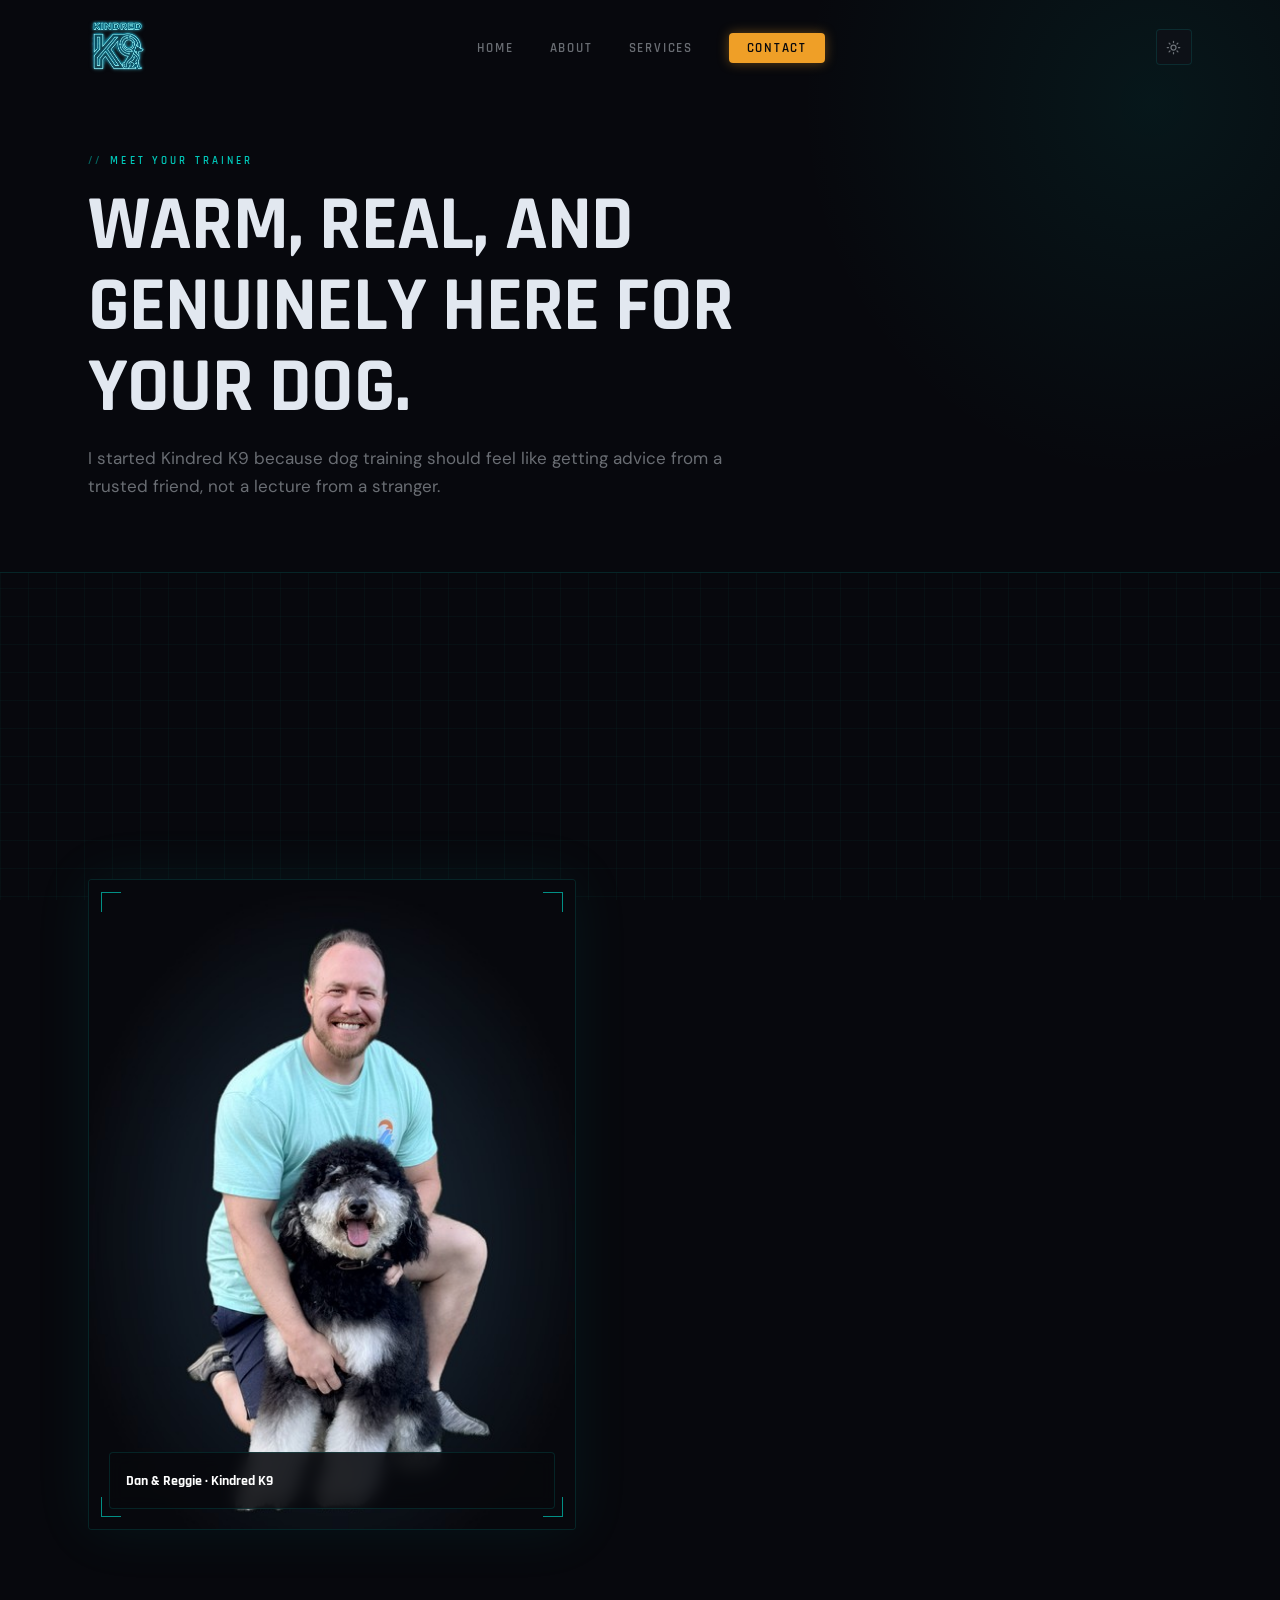
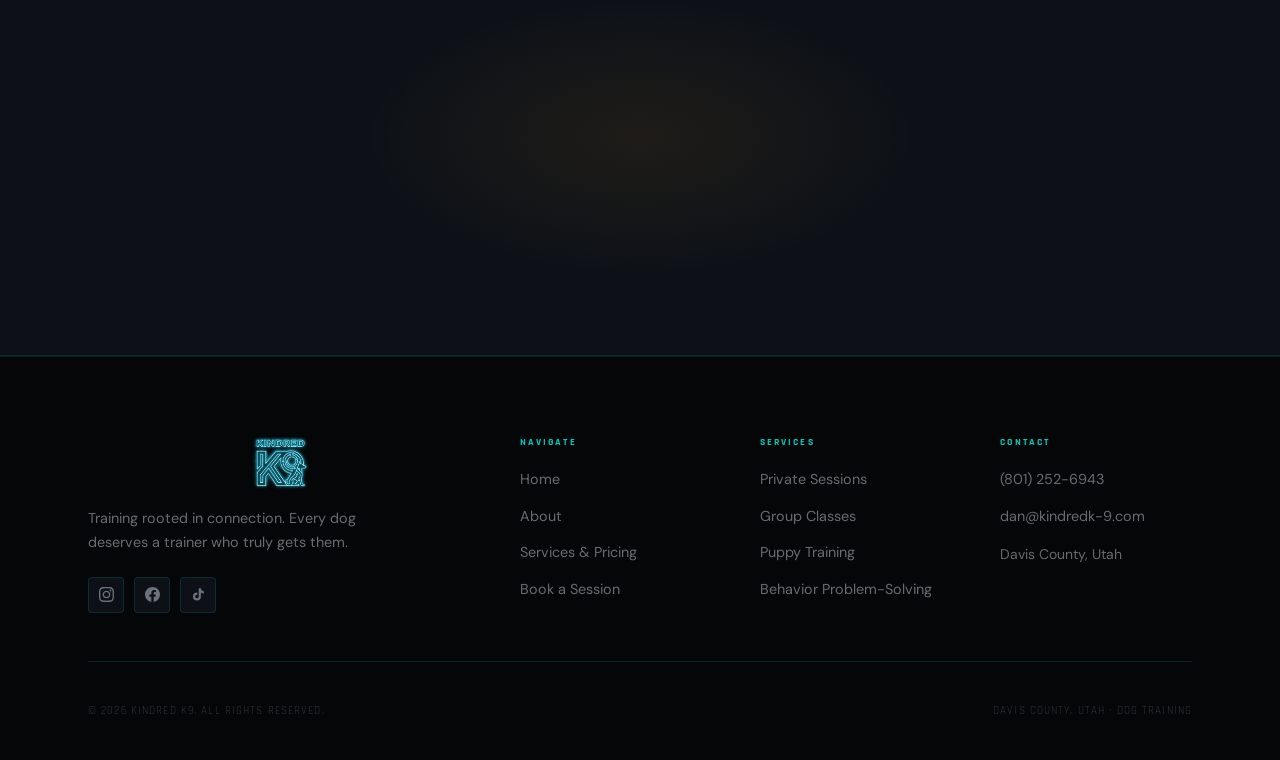
==== about.html @ a2f8e3c3 "Initial commit Add KindredK9 website: static HTML pages, styles, scripts, and images." ====
<!DOCTYPE html>
<html lang="en">
<head>
  <meta charset="UTF-8">
  <meta name="viewport" content="width=device-width, initial-scale=1.0">
  <title>About | Kindred K9 Dog Training – Davis County, Utah</title>
  <meta name="description" content="Meet the trainer behind Kindred K9. Learn about our relationship-first philosophy, training approach, and what it's like to work with us in Davis County, Utah.">
  <link rel="canonical" href="https://kindredk-9.com/about.html">
  <link rel="icon" href="img/kindred-neon-mark.png" type="image/png">
  <link rel="apple-touch-icon" href="img/kindred-neon-mark.png">
  <meta property="og:type" content="website">
  <meta property="og:site_name" content="Kindred K9">
  <meta property="og:title" content="About | Kindred K9 Dog Training – Davis County, Utah">
  <meta property="og:description" content="Meet the trainer behind Kindred K9. Learn about our relationship-first philosophy and what it's like to work with us in Davis County, Utah.">
  <meta property="og:url" content="https://kindredk-9.com/about.html">
  <meta property="og:image" content="https://kindredk-9.com/img/og-social.jpg">
  <meta name="twitter:card" content="summary_large_image">
  <meta name="twitter:title" content="About | Kindred K9 Dog Training – Davis County, Utah">
  <meta name="twitter:description" content="Meet the trainer behind Kindred K9. Learn about our relationship-first philosophy and what it's like to work with us in Davis County, Utah.">
  <meta name="twitter:image" content="https://kindredk-9.com/img/og-social.jpg">

  <!-- Google Analytics placeholder -->
  <!-- <script async src="https://www.googletagmanager.com/gtag/js?id=G-XXXXXXXXXX"></script>
  <script>window.dataLayer=window.dataLayer||[];function gtag(){dataLayer.push(arguments);}gtag('js',new Date());gtag('config','G-XXXXXXXXXX');</script> -->

  <link rel="preconnect" href="https://fonts.googleapis.com">
  <link rel="preconnect" href="https://fonts.gstatic.com" crossorigin>
  <link href="https://fonts.googleapis.com/css2?family=Rajdhani:wght@400;500;600;700&family=DM+Sans:wght@300;400;500;600&display=swap" rel="stylesheet">
  <link rel="stylesheet" href="css/styles.css?v=3">
  <script src="js/theme.js"></script>
  <script type="application/ld+json">
  {
    "@context": "https://schema.org",
    "@type": "LocalBusiness",
    "@id": "https://kindredk-9.com/#business",
    "name": "Kindred K9",
    "description": "Relationship-first dog training in Davis County, Utah. Private sessions, group classes, puppy foundation training, and behavioral problem-solving.",
    "url": "https://kindredk-9.com",
    "telephone": "+18012526943",
    "image": "https://kindredk-9.com/img/trainer-hero.jpg",
    "logo": {
      "@type": "ImageObject",
      "url": "https://kindredk-9.com/img/kindred-neon-lockup.png"
    },
    "address": {
      "@type": "PostalAddress",
      "streetAddress": "1606 Hollyhock Circle",
      "addressLocality": "Farmington",
      "addressRegion": "UT",
      "postalCode": "84025",
      "addressCountry": "US"
    },
    "priceRange": "$$",
    "sameAs": [
      "https://g.page/r/CReAidDRQq91EBI",
      "https://instagram.com/kindredk9",
      "https://facebook.com/kindredk9"
    ],
    "founder": {
      "@type": "Person",
      "@id": "https://kindredk-9.com/#dan",
      "name": "Dan"
    },
    "areaServed": [
      {"@type": "City", "name": "Layton"},
      {"@type": "City", "name": "Kaysville"},
      {"@type": "City", "name": "Farmington"},
      {"@type": "City", "name": "Bountiful"},
      {"@type": "City", "name": "Clearfield"},
      {"@type": "City", "name": "Clinton"},
      {"@type": "City", "name": "Syracuse"},
      {"@type": "City", "name": "Centerville"},
      {"@type": "AdministrativeArea", "name": "Davis County, Utah"}
    ]
  }
  </script>
  <script type="application/ld+json">
  {
    "@context": "https://schema.org",
    "@type": "Person",
    "@id": "https://kindredk-9.com/#dan",
    "name": "Dan",
    "jobTitle": "Owner & Dog Trainer",
    "description": "Founder and trainer at Kindred K9. Dan trained dogs for eight years, helping friends, neighbors, and family across the Salt Lake Valley build solid foundations with their dogs, before launching Kindred K9 to provide relationship-first, in-home dog training to families across Davis County, Utah.",
    "url": "https://kindredk-9.com/about.html",
    "image": "https://kindredk-9.com/img/trainer-about.jpg",
    "worksFor": {"@id": "https://kindredk-9.com/#business"},
    "knowsAbout": ["Dog training", "Puppy training", "Dog reactivity", "Behavioral modification", "Owner education"]
  }
  </script>
  <script type="application/ld+json">
  {
    "@context": "https://schema.org",
    "@type": "BreadcrumbList",
    "itemListElement": [
      {"@type": "ListItem", "position": 1, "name": "Home", "item": "https://kindredk-9.com/"},
      {"@type": "ListItem", "position": 2, "name": "About", "item": "https://kindredk-9.com/about.html"}
    ]
  }
  </script>
</head>
<body class="grid-bg">

  <!-- ── Navigation ─────────────────────────────── -->
  <nav class="site-nav" aria-label="Main navigation">
    <div class="nav-inner">
      <a href="index.html" class="nav-logo" aria-label="Kindred K9 home">
        <img src="img/kindred-neon-lockup.png" alt="Kindred K9" class="nav-logo-lockup">
        
      </a>
      <ul class="nav-links" role="list">
        <li><a href="index.html">Home</a></li>
        <li><a href="about.html">About</a></li>
        <li><a href="services.html">Services</a></li>
        <li><a href="contact.html" class="nav-cta">Contact</a></li>
      </ul>
      <div class="nav-actions">
        <button class="theme-toggle" aria-label="Switch to light mode">
          <svg class="icon-sun" xmlns="http://www.w3.org/2000/svg" viewBox="0 0 24 24" fill="none" stroke="currentColor" stroke-width="2" stroke-linecap="round" stroke-linejoin="round" aria-hidden="true">
            <circle cx="12" cy="12" r="4"/>
            <path d="M12 2v2M12 20v2M4.93 4.93l1.41 1.41M17.66 17.66l1.41 1.41M2 12h2M20 12h2M6.34 17.66l-1.41 1.41M19.07 4.93l-1.41 1.41"/>
          </svg>
          <svg class="icon-moon" xmlns="http://www.w3.org/2000/svg" viewBox="0 0 24 24" fill="none" stroke="currentColor" stroke-width="2" stroke-linecap="round" stroke-linejoin="round" aria-hidden="true">
            <path d="M21 12.79A9 9 0 1 1 11.21 3 7 7 0 0 0 21 12.79z"/>
          </svg>
        </button>
        <button class="nav-toggle" aria-label="Open menu" aria-expanded="false">
          <span></span><span></span><span></span>
        </button>
      </div>
    </div>
  </nav>

  <!-- ── Mobile Overlay ─────────────────────────── -->
  <div class="nav-overlay" role="dialog" aria-modal="true" aria-label="Navigation menu">
    <div class="nav-overlay-top">
      <a href="index.html" class="nav-logo">
        <img src="img/kindred-neon-lockup.png" alt="Kindred K9" class="nav-logo-lockup">
        
      </a>
      <button class="nav-overlay-close" aria-label="Close menu">&#x2715;</button>
    </div>
    <nav class="nav-overlay-links" aria-label="Mobile navigation">
      <a href="index.html">Home</a>
      <a href="about.html">About</a>
      <a href="services.html">Services</a>
    </nav>
    <div class="nav-overlay-cta">
      <a href="contact.html" class="btn btn-secondary btn-lg">Contact</a>
    </div>
  </div>

  <main>

    <!-- ── Page Hero ──────────────────────────────── -->
    <section class="page-hero" aria-label="About Kindred K9">
      <div class="container">
        <span class="eyebrow">Meet Your Trainer</span>
        <h1>Warm, real, and genuinely here for your dog.</h1>
        <p>I started Kindred K9 because dog training should feel like getting advice from a trusted friend, not a lecture from a stranger.</p>
      </div>
    </section>

    <!-- ── Bio Section ────────────────────────────── -->
    <section class="section">
      <div class="container">
        <div class="about-split">

          <div class="about-photo" aria-hidden="true">
            <div class="corner corner-tl"></div>
            <div class="corner corner-tr"></div>
            <div class="corner corner-bl"></div>
            <div class="corner corner-br"></div>
            <img src="img/trainer-about.jpg" alt="Dan and Reggie" class="about-photo-img">
            <div class="about-photo-caption">
              <strong>Dan &amp; Reggie · Kindred K9</strong>
            </div>
          </div>

          <div class="about-content" data-animate>
            <span class="eyebrow">My Story</span>
            <h2>Dogs have always been my people.</h2>
            <p>
              I've been training dogs since I was a kid. Growing up in the Salt Lake Valley
              surrounded by dogs, I learned early that most behavior problems aren't about the
              dog at all. They're about communication. When dogs and their owners speak the
              same language, everything changes.
            </p>
            <p>
              For eight years I did this on the side, helping friends, neighbors, and family
              build solid foundations with their dogs and bridge that communication gap between
              owner and dog. Watching a frustrated owner finally click with their dog never got
              old, so I launched Kindred K9 to bring that same personal, patient,
              relationship-first training to families in Davis County and the surrounding
              communities.
            </p>
            <p>
              You'll probably hear about Reggie, my three-year-old Bernedoodle. He was the runt
              of his litter and struggled to thrive at first. These days he's the dog people
              stop to ask about, because he stays calm, focused, and listening even when the
              world gets loud. He's my daily reminder of what patient, consistent training can do.
            </p>
            <p>
              I'm not a franchise. I'm not a facility. I'm your neighbor, someone who genuinely
              cares about your dog and wants to see you both thrive together.
            </p>

            <div class="philosophy-grid" data-animate>
              <div class="philosophy-item">
                <h4>Balanced methods</h4>
                <p>The right tool for each dog, because what matters most is results that last.</p>
              </div>
              <div class="philosophy-item">
                <h4>Owner education</h4>
                <p>I teach you, not just your dog, so results last long after we're done.</p>
              </div>
              <div class="philosophy-item">
                <h4>No cookie-cutter plans</h4>
                <p>Every session is designed around your specific dog and home environment.</p>
              </div>
              <div class="philosophy-item">
                <h4>Honest about timelines</h4>
                <p>Real results take time. I'll always give you a straight answer about expectations.</p>
              </div>
            </div>
          </div>
        </div>
      </div>
    </section>

    <!-- ── Training Philosophy ────────────────────── -->
    <section class="section section--tinted" aria-labelledby="philosophy-heading">
      <div class="container">
        <div class="section-header" data-animate>
          <span class="eyebrow">My Approach</span>
          <h2 id="philosophy-heading">Training rooted in trust, not fear.</h2>
          <p>
            The methods I use are built on decades of behavioral science and a simple belief:
            dogs want to work with us, not against us. Our job is to make that easy for them.
          </p>
        </div>

        <div class="why-grid" style="margin-top:1rem">
          <div class="why-item" data-animate data-delay="1">
            <div class="why-number">01</div>
            <h3>Read the whole dog</h3>
            <p>Behavior doesn't happen in a vacuum. I look at environment, history, and body language before I touch a training plan.</p>
          </div>
          <div class="why-item" data-animate data-delay="2">
            <div class="why-number">02</div>
            <h3>Train where life happens</h3>
            <p>The kitchen. The front door. The leash. Results that only work in a training facility aren't real results.</p>
          </div>
          <div class="why-item" data-animate data-delay="3">
            <div class="why-number">03</div>
            <h3>Keep you in the loop</h3>
            <p>I explain everything I'm doing and why. You stay in control long after our sessions end.</p>
          </div>
        </div>
      </div>
    </section>

    <!-- ── What to Expect ─────────────────────────── -->
    <section class="section" aria-labelledby="expect-heading">
      <div class="container">
        <div class="two-col-split">
          <div data-animate>
            <span class="eyebrow">The Process</span>
            <h2 id="expect-heading">What to expect working with Kindred K9</h2>
            <p>
              From your first message to your final session, here's exactly how it works.
              No surprises, no pressure.
            </p>
          </div>

          <div class="expect-list" data-animate>
            <div class="expect-item">
              <div class="expect-num" aria-hidden="true">1</div>
              <div>
                <h4>Reach out</h4>
                <p>Fill out the contact form or book a consultation. Tell me about your dog: breed, age, what's going on. I'll respond within 48 hours.</p>
              </div>
            </div>
            <div class="expect-item">
              <div class="expect-num" aria-hidden="true">2</div>
              <div>
                <h4>Free phone consult</h4>
                <p>We'll chat for 15 minutes about your goals and I'll recommend the right training path for your situation.</p>
              </div>
            </div>
            <div class="expect-item">
              <div class="expect-num" aria-hidden="true">3</div>
              <div>
                <h4>First session</h4>
                <p>I come to you. We assess your dog, start building trust, and you'll leave with clear homework to practice between sessions.</p>
              </div>
            </div>
            <div class="expect-item">
              <div class="expect-num" aria-hidden="true">4</div>
              <div>
                <h4>Ongoing support</h4>
                <p>Between sessions I'm available for quick questions. You're never left guessing until the next appointment.</p>
              </div>
            </div>
          </div>
        </div>
      </div>
    </section>

    <!-- ── CTA Banner ─────────────────────────────── -->
    <section class="cta-banner">
      <div class="container">
        <span class="eyebrow eyebrow--light" data-animate>Let's meet</span>
        <h2 data-animate>Ready to get started?</h2>
        <p data-animate>
          The first step is just a conversation. Tell me about your dog and let's figure out
          the right path together.
        </p>
        <div class="btn-group" style="justify-content:center" data-animate>
          <a href="contact.html" class="btn btn-white btn-lg">Book a Free Consult</a>
          <a href="services.html" class="btn btn-outline-white btn-lg">View Services</a>
        </div>
      </div>
    </section>

  </main>

  <!-- ── Footer ─────────────────────────────────── -->
  <footer class="site-footer">
    <div class="container">
      <div class="footer-grid">
        <div class="footer-brand">
          <a href="index.html" class="nav-logo">
            <img src="img/kindred-neon-lockup.png" alt="Kindred K9" class="nav-logo-lockup">
        
          </a>
          <p>Training rooted in connection. Every dog deserves a trainer who truly gets them.</p>
          <div class="footer-social">
            <a href="https://instagram.com/kindredk9" target="_blank" rel="noopener" aria-label="Instagram">
              <svg viewBox="0 0 24 24" fill="currentColor" aria-hidden="true"><path d="M12 2.163c3.204 0 3.584.012 4.85.07 3.252.148 4.771 1.691 4.919 4.919.058 1.265.069 1.645.069 4.849 0 3.205-.012 3.584-.069 4.849-.149 3.225-1.664 4.771-4.919 4.919-1.266.058-1.644.07-4.85.07-3.204 0-3.584-.012-4.849-.07-3.26-.149-4.771-1.699-4.919-4.92-.058-1.265-.07-1.644-.07-4.849 0-3.204.013-3.583.07-4.849.149-3.227 1.664-4.771 4.919-4.919 1.266-.057 1.645-.069 4.849-.069zm0-2.163c-3.259 0-3.667.014-4.947.072-4.358.2-6.78 2.618-6.98 6.98-.059 1.281-.073 1.689-.073 4.948 0 3.259.014 3.668.072 4.948.2 4.358 2.618 6.78 6.98 6.98 1.281.058 1.689.072 4.948.072 3.259 0 3.668-.014 4.948-.072 4.354-.2 6.782-2.618 6.979-6.98.059-1.28.073-1.689.073-4.948 0-3.259-.014-3.667-.072-4.947-.196-4.354-2.617-6.78-6.979-6.98-1.281-.059-1.69-.073-4.949-.073zm0 5.838c-3.403 0-6.162 2.759-6.162 6.162s2.759 6.163 6.162 6.163 6.162-2.759 6.162-6.163c0-3.403-2.759-6.162-6.162-6.162zm0 10.162c-2.209 0-4-1.79-4-4 0-2.209 1.791-4 4-4s4 1.791 4 4c0 2.21-1.791 4-4 4zm6.406-11.845c-.796 0-1.441.645-1.441 1.44s.645 1.44 1.441 1.44c.795 0 1.439-.645 1.439-1.44s-.644-1.44-1.439-1.44z"/></svg>
            </a>
            <a href="https://facebook.com/kindredk9" target="_blank" rel="noopener" aria-label="Facebook">
              <svg viewBox="0 0 24 24" fill="currentColor" aria-hidden="true"><path d="M24 12.073c0-6.627-5.373-12-12-12s-12 5.373-12 12c0 5.99 4.388 10.954 10.125 11.854v-8.385H7.078v-3.47h3.047V9.43c0-3.007 1.792-4.669 4.533-4.669 1.312 0 2.686.235 2.686.235v2.953H15.83c-1.491 0-1.956.925-1.956 1.874v2.25h3.328l-.532 3.47h-2.796v8.385C19.612 23.027 24 18.062 24 12.073z"/></svg>
            </a>
            <a href="https://tiktok.com/@kindredk9" target="_blank" rel="noopener" aria-label="TikTok">
              <svg viewBox="0 0 24 24" fill="currentColor" aria-hidden="true"><path d="M19.59 6.69a4.83 4.83 0 01-3.77-4.25V2h-3.45v13.67a2.89 2.89 0 01-2.88 2.5 2.89 2.89 0 01-2.89-2.89 2.89 2.89 0 012.89-2.89c.28 0 .54.04.79.1V9.01a6.33 6.33 0 00-.79-.05 6.34 6.34 0 00-6.34 6.34 6.34 6.34 0 006.34 6.34 6.34 6.34 0 006.33-6.34V8.69a8.27 8.27 0 004.84 1.56V6.79a4.85 4.85 0 01-1.07-.1z"/></svg>
            </a>
          </div>
        </div>
        <div class="footer-col">
          <h4>Navigate</h4>
          <ul>
            <li><a href="index.html">Home</a></li>
            <li><a href="about.html">About</a></li>
            <li><a href="services.html">Services &amp; Pricing</a></li>
            <li><a href="contact.html">Book a Session</a></li>
          </ul>
        </div>
        <div class="footer-col">
          <h4>Services</h4>
          <ul>
            <li><a href="services.html">Private Sessions</a></li>
            <li><a href="services.html">Group Classes</a></li>
            <li><a href="services.html">Puppy Training</a></li>
            <li><a href="services.html">Behavior Problem-Solving</a></li>
          </ul>
        </div>
        <div class="footer-col">
          <h4>Contact</h4>
          <ul>
            <li><a href="tel:+18012526943">(801) 252-6943</a></li>
            <li><a href="mailto:dan@kindredk-9.com">dan@kindredk-9.com</a></li>
            <li style="color:rgba(255,255,255,0.4); font-size:0.875rem; padding-top:0.25rem">Davis County, Utah</li>
          </ul>
        </div>
      </div>
      <div class="footer-bottom">
        <p>&copy; 2026 Kindred K9. All rights reserved.</p>
        <p>Davis County, Utah · Dog Training</p>
      </div>
    </div>
  </footer>

  <script src="js/main.js"></script>
</body>
</html>
---- css/styles.css ----
/* ===================================================
   KINDRED K9 — styles.css (Cyberpunk Redesign)
   =================================================== */

/* =====================
   CUSTOM PROPERTIES
===================== */
:root {
  --cyan:       #00C8B9;
  --cyan-dim:   rgba(0,200,185,0.15);
  --cyan-glow:  0 0 20px rgba(0,200,185,0.5);
  --amber:      #EF9F27;
  --amber-dim:  rgba(239,159,39,0.15);
  --amber-glow: 0 0 20px rgba(239,159,39,0.5);
  --bg:         #07080D;
  --surface:    #0D1117;
  --surface2:   #111820;
  --border:     rgba(0,200,185,0.15);
  --text:       #E2E8F0;
  --text-muted: rgba(226,232,240,0.45);

  --font-display: 'Rajdhani', sans-serif;
  --font-body:    'DM Sans', system-ui, sans-serif;

  --container-max:     1200px;
  --container-padding: clamp(1.25rem, 5vw, 3rem);

  --radius: 4px;
  --transition: 0.25s cubic-bezier(0.4, 0, 0.2, 1);
}

/* =====================
   RESET & BASE
===================== */
*, *::before, *::after { box-sizing: border-box; margin: 0; padding: 0; }
html { scroll-behavior: smooth; font-size: 16px; }
body {
  font-family: var(--font-body);
  background: var(--bg);
  color: var(--text);
  line-height: 1.65;
  -webkit-font-smoothing: antialiased;
  overflow-x: hidden;
}
img { max-width: 100%; height: auto; display: block; }
a   { color: inherit; text-decoration: none; }
ul  { list-style: none; }
button { font-family: var(--font-body); }

.grid-bg {
  background-image:
    linear-gradient(rgba(0,200,185,0.04) 1px, transparent 1px),
    linear-gradient(90deg, rgba(0,200,185,0.04) 1px, transparent 1px);
  background-size: 28px 28px;
  background-attachment: fixed;
}

/* =====================
   TYPOGRAPHY
===================== */
h1, h2, h3, h4 {
  font-family: var(--font-display);
  line-height: 1.05;
  color: var(--text);
  text-transform: uppercase;
  letter-spacing: -0.01em;
}
h1 { font-size: clamp(2.8rem, 6vw, 5.5rem); font-weight: 700; }
h2 { font-size: clamp(2rem, 4vw, 3rem);      font-weight: 700; }
h3 { font-size: clamp(1.1rem, 2vw, 1.3rem);  font-weight: 700; letter-spacing: 0.04em; }
h4 { font-size: 0.875rem; font-weight: 700; letter-spacing: 0.14em; }

p { max-width: 62ch; font-size: clamp(0.9375rem, 1.5vw, 1.0625rem); }

.eyebrow {
  display: flex; align-items: center; gap: 0.5rem;
  font-family: var(--font-display);
  font-size: 0.7rem; font-weight: 600;
  letter-spacing: 0.28em; text-transform: uppercase;
  color: var(--cyan); margin-bottom: 1rem;
}
.eyebrow::before { content: '//'; opacity: 0.5; }
.eyebrow--light  { color: var(--cyan); }

em { color: var(--cyan); font-style: normal; }

.text-center { text-align: center; }
.sr-only {
  position: absolute; width: 1px; height: 1px;
  padding: 0; overflow: hidden; clip: rect(0,0,0,0);
  white-space: nowrap; border: 0;
}

/* =====================
   LAYOUT
===================== */
.container {
  max-width: var(--container-max);
  margin: 0 auto;
  padding-left: var(--container-padding);
  padding-right: var(--container-padding);
}

.section         { padding: 6rem 0; }
.section--tight  { padding: 3.5rem 0; }
.section--tinted { background: var(--surface); }
.section--dark   { background: var(--bg); }

.section-header          { max-width: 640px; margin-bottom: 3.5rem; }
.section-header h2       { margin-bottom: 0.875rem; }
.section-header p        { color: var(--text-muted); font-size: 1.0625rem; }
.section-header--light p { color: var(--text-muted); }
.section-header--light h2{ color: white; }
.section-header--center  { max-width: none; text-align: center; margin-left: auto; margin-right: auto; }

/* =====================
   BUTTONS
===================== */
.btn {
  display: inline-flex; align-items: center; gap: 0.5rem;
  font-family: var(--font-display);
  font-weight: 700; font-size: 0.85rem;
  letter-spacing: 0.14em; text-transform: uppercase;
  padding: 0.875rem 2rem;
  border-radius: var(--radius);
  border: 1px solid transparent;
  cursor: pointer; transition: var(--transition);
  white-space: nowrap; line-height: 1;
}

.btn-primary {
  background: var(--amber); color: var(--bg);
  border-color: var(--amber); box-shadow: var(--amber-glow);
}
.btn-primary:hover {
  background: #f5a832; border-color: #f5a832;
  transform: translateY(-2px);
  box-shadow: 0 0 32px rgba(239,159,39,0.7);
}

.btn-secondary {
  background: transparent; color: var(--cyan);
  border-color: rgba(0,200,185,0.5);
}
.btn-secondary:hover {
  background: var(--cyan-dim); border-color: var(--cyan);
  transform: translateY(-2px);
}

.btn-white {
  background: white; color: var(--bg); border-color: white;
}
.btn-white:hover {
  background: var(--text); transform: translateY(-2px);
}

.btn-outline-white {
  background: transparent; color: white;
  border-color: rgba(255,255,255,0.4);
}
.btn-outline-white:hover {
  background: rgba(255,255,255,0.08); border-color: white;
}

.btn-lg { padding: 1rem 2.25rem; font-size: 0.9rem; }

.btn-group { display: flex; flex-wrap: wrap; gap: 1rem; align-items: center; }

/* =====================
   NAVIGATION
===================== */
.site-nav {
  position: fixed; top: 0; left: 0; right: 0; z-index: 100;
  padding: 1.25rem 0;
  transition: background var(--transition), padding var(--transition), box-shadow var(--transition);
}
.site-nav.scrolled {
  background: rgba(7,8,13,0.95);
  backdrop-filter: blur(14px); -webkit-backdrop-filter: blur(14px);
  box-shadow: 0 1px 0 var(--border);
  padding: 0.875rem 0;
}

.nav-inner {
  max-width: var(--container-max); margin: 0 auto;
  padding: 0 var(--container-padding);
  display: flex; align-items: center; justify-content: space-between;
}

.nav-logo {
  display: flex; flex-direction: column; align-items: center; gap: 0;
  color: white; transition: opacity var(--transition);
  text-decoration: none;
}
.nav-logo:hover { opacity: 0.8; }
.nav-logo-text { height: 18px; width: auto; filter: contrast(1.2) saturate(1.4); }
.nav-logo-mark { height: 52px; width: auto; filter: contrast(1.2) saturate(1.4); margin-top: -6px; }
.nav-logo-lockup { height: 54px; width: auto; display: block; }

.nav-links { display: flex; align-items: center; gap: 2.25rem; }
.nav-links a {
  font-family: var(--font-display);
  font-size: 0.8rem; font-weight: 600;
  letter-spacing: 0.14em; text-transform: uppercase;
  color: var(--text-muted); transition: color var(--transition);
  position: relative;
}
.nav-links a::after {
  content: '';
  position: absolute; bottom: -4px; left: 0;
  width: 0; height: 1px; background: var(--cyan);
  transition: width var(--transition);
}
.nav-links a:hover,
.nav-links a.active { color: white; }
.nav-links a:hover::after,
.nav-links a.active::after { width: 100%; }

.nav-links .nav-cta {
  background: var(--amber); color: var(--bg) !important;
  padding: 0.45rem 1.1rem; border-radius: var(--radius);
  box-shadow: 0 0 12px rgba(239,159,39,0.4);
}
.nav-links .nav-cta::after { display: none; }
.nav-links .nav-cta:hover {
  background: #f5a832; box-shadow: var(--amber-glow);
  transform: translateY(-1px);
}

.nav-toggle {
  display: none; flex-direction: column; gap: 5px;
  background: none; border: none; cursor: pointer; padding: 4px; z-index: 200;
}
.nav-toggle span {
  display: block; width: 24px; height: 2px; background: var(--text);
  transition: var(--transition); transform-origin: center;
}
.nav-toggle.open span:nth-child(1) { transform: translateY(7px) rotate(45deg); }
.nav-toggle.open span:nth-child(2) { opacity: 0; transform: scaleX(0); }
.nav-toggle.open span:nth-child(3) { transform: translateY(-7px) rotate(-45deg); }

.nav-overlay {
  position: fixed; inset: 0; background: var(--bg); z-index: 150;
  display: flex; flex-direction: column;
  align-items: center; justify-content: center; gap: 2.5rem;
  opacity: 0; pointer-events: none; transition: opacity 0.3s ease;
  background-image:
    linear-gradient(rgba(0,200,185,0.04) 1px, transparent 1px),
    linear-gradient(90deg, rgba(0,200,185,0.04) 1px, transparent 1px);
  background-size: 28px 28px;
}
.nav-overlay.open { opacity: 1; pointer-events: all; }

.nav-overlay-top {
  position: absolute; top: 1.25rem; left: 0; right: 0;
  padding: 0 var(--container-padding);
  display: flex; align-items: center; justify-content: space-between;
}
.nav-overlay-close {
  background: none; border: 1px solid var(--border); cursor: pointer;
  width: 40px; height: 40px;
  display: flex; align-items: center; justify-content: center;
  color: var(--text); font-size: 1.25rem; line-height: 1;
  border-radius: var(--radius);
  transition: border-color var(--transition), background var(--transition), color var(--transition);
}
.nav-overlay-close:hover { border-color: var(--cyan); background: var(--cyan-dim); color: var(--cyan); }

.nav-overlay-links {
  display: flex; flex-direction: column;
  align-items: center; gap: 1.75rem; text-align: center;
}
.nav-overlay-links a {
  font-family: var(--font-display);
  font-size: clamp(2rem, 7vw, 3rem); font-weight: 700;
  text-transform: uppercase; letter-spacing: 0.05em;
  color: var(--text-muted); transition: color var(--transition);
}
.nav-overlay-links a:hover { color: var(--cyan); }

.nav-overlay-cta { margin-top: 0.5rem; }

/* =====================
   HERO — HOME
===================== */
.hero {
  min-height: 100vh; display: flex; align-items: center;
  padding: calc(5rem + 80px) 0 5rem;
  position: relative; overflow: hidden;
}
.hero::before {
  content: '';
  position: absolute; top: -20%; right: -10%; z-index: 0;
  width: 60%; height: 120%;
  background: radial-gradient(ellipse at 60% 40%, rgba(0,200,185,0.1) 0%, transparent 65%);
  pointer-events: none;
}
.hero::after {
  content: '';
  position: absolute; bottom: -10%; left: -5%; z-index: 0;
  width: 40%; height: 60%;
  background: radial-gradient(ellipse at 40% 60%, rgba(239,159,39,0.07) 0%, transparent 65%);
  pointer-events: none;
}

.hero-inner {
  position: relative; z-index: 1;
  display: grid; grid-template-columns: 1.15fr 0.85fr;
  gap: 4rem; align-items: center;
  max-width: var(--container-max); margin: 0 auto;
  padding: 0 var(--container-padding); width: 100%;
}

.hero-badge {
  display: inline-flex; align-items: center; gap: 0.5rem;
  background: var(--cyan-dim); border: 1px solid var(--border);
  color: var(--cyan); padding: 0.4rem 1rem; border-radius: var(--radius);
  font-family: var(--font-display);
  font-size: 0.7rem; font-weight: 600; letter-spacing: 0.18em; text-transform: uppercase;
  margin-bottom: 1.5rem;
}
.hero-badge svg { width: 12px; height: 12px; }

.hero h1 { margin-bottom: 1.375rem; color: white; }
.hero h1 em { color: var(--cyan); text-shadow: var(--cyan-glow); font-style: normal; }

.hero-desc {
  color: var(--text-muted);
  font-size: clamp(1rem, 1.5vw, 1.125rem);
  margin-bottom: 2.25rem; max-width: 50ch;
}

.hero-trust {
  display: flex; flex-wrap: wrap; gap: 1.5rem;
  margin-top: 2.5rem; padding-top: 2rem;
  border-top: 1px solid var(--border);
}
.hero-trust-item {
  display: flex; align-items: center; gap: 0.5rem;
  font-family: var(--font-display);
  font-size: 0.72rem; font-weight: 600;
  letter-spacing: 0.1em; text-transform: uppercase;
  color: var(--text-muted);
}
.hero-trust-item svg { color: var(--cyan); width: 14px; height: 14px; flex-shrink: 0; }

.hero-visual { position: relative; }

/* hero-blob is no longer used */
.hero-blob { display: none; }

.hero-image {
  position: relative; aspect-ratio: 4/5;
  border-radius: var(--radius);
  background: var(--bg);
  border: 1px solid var(--border); overflow: hidden;
  box-shadow: 0 0 60px rgba(0,200,185,0.08);
}
.hero-photo {
  position: absolute; inset: 0;
  width: 100%; height: 100%;
  object-fit: cover; object-position: center top;
  z-index: 1;
}

/* Circuit corner brackets — used on .hero-image and .about-photo */
.corner {
  position: absolute; width: 20px; height: 20px;
  border-color: var(--cyan); border-style: solid; opacity: 0.7; z-index: 2;
}
.corner-tl { top: 12px; left: 12px;   border-width: 1.5px 0 0 1.5px; }
.corner-tr { top: 12px; right: 12px;  border-width: 1.5px 1.5px 0 0; }
.corner-bl { bottom: 12px; left: 12px;  border-width: 0 0 1.5px 1.5px; }
.corner-br { bottom: 12px; right: 12px; border-width: 0 1.5px 1.5px 0; }

.hero-image-paw {
  position: absolute; top: 50%; left: 50%;
  transform: translate(-50%, -55%);
  width: 48%; color: rgba(0,200,185,0.1);
}
.hero-image-label {
  position: absolute; bottom: 1.25rem; left: 1.25rem; right: 1.25rem;
  background: rgba(7,8,13,0.88); backdrop-filter: blur(8px);
  border: 1px solid var(--border); border-radius: var(--radius);
  padding: 0.875rem 1rem;
  display: flex; align-items: center; gap: 0.75rem;
}
.hero-image-label .label-divider {
  width: 1px; height: 32px; background: var(--border); flex-shrink: 0;
}
.hero-image-label .label-stars { color: var(--amber); font-size: 0.75rem; letter-spacing: 2px; }
.hero-image-label .label-top {
  font-family: var(--font-display); font-size: 0.65rem;
  color: var(--text-muted); letter-spacing: 0.1em; text-transform: uppercase;
}
.hero-image-label .label-name {
  font-family: var(--font-display); font-weight: 700;
  font-size: 0.9rem; color: white;
}
.hero-image-label .label-sub {
  font-size: 0.72rem; color: var(--text-muted);
}

/* =====================
   TRUST BAR
===================== */
.trust-bar {
  background: var(--surface);
  border-top: 1px solid var(--border);
  border-bottom: 1px solid var(--border);
  padding: 1rem 0;
}
.trust-bar-inner {
  display: flex; flex-wrap: wrap;
  align-items: center; justify-content: center;
  gap: 1.5rem 2.25rem;
  max-width: var(--container-max); margin: 0 auto;
  padding: 0 var(--container-padding);
}
.trust-item {
  display: flex; align-items: center; gap: 0.5rem;
  font-family: var(--font-display);
  font-size: 0.72rem; font-weight: 600;
  letter-spacing: 0.12em; text-transform: uppercase;
  color: var(--text-muted);
}
.trust-item svg { color: var(--cyan); width: 14px; height: 14px; flex-shrink: 0; }
.trust-sep { width: 1px; height: 16px; background: var(--border); }

/* =====================
   SERVICE OVERVIEW CARDS
===================== */
.services-grid {
  display: grid;
  grid-template-columns: repeat(auto-fill, minmax(255px, 1fr));
  gap: 1.25rem;
}

.service-card {
  background: var(--bg); border-radius: var(--radius);
  padding: 1.875rem; border: 1px solid var(--border);
  transition: border-color var(--transition), box-shadow var(--transition);
  position: relative; overflow: hidden;
  display: block; text-decoration: none; color: inherit; cursor: pointer;
}
.service-card::before {
  content: '';
  position: absolute; top: 0; left: 0; right: 0; height: 2px;
  background: linear-gradient(90deg, var(--cyan), transparent); opacity: 0.7;
}
.service-card::after {
  content: '';
  position: absolute; top: 12px; right: 12px;
  width: 5px; height: 5px; border-radius: 50%;
  background: var(--cyan); opacity: 0.4; box-shadow: 0 0 6px var(--cyan);
}
.service-card:hover {
  border-color: rgba(0,200,185,0.4);
  box-shadow: 0 0 30px rgba(0,200,185,0.08);
}

.service-icon {
  width: 48px; height: 48px;
  background: var(--cyan-dim); border: 1px solid var(--border);
  border-radius: var(--radius);
  display: flex; align-items: center; justify-content: center;
  color: var(--cyan); margin-bottom: 1.125rem;
}
.service-icon svg { width: 22px; height: 22px; }

.service-card h3 { font-size: 1.1rem; margin-bottom: 0.625rem; color: white; }
.service-card p  { font-size: 0.9rem; color: var(--text-muted); line-height: 1.65; max-width: none; }

.service-price {
  display: flex; align-items: baseline; gap: 0.25rem;
  margin-top: 1.25rem; padding-top: 1rem;
  border-top: 1px solid var(--border);
}
.service-price .amount {
  font-family: var(--font-display); font-size: 1.625rem; font-weight: 700;
  color: var(--amber); text-shadow: 0 0 16px rgba(239,159,39,0.35);
}
.service-price .label { font-size: 0.8rem; color: var(--text-muted); }

.service-badge {
  display: inline-block; font-size: 0.65rem; font-weight: 600;
  padding: 0.2rem 0.6rem; border-radius: var(--radius);
  background: var(--amber-dim); color: var(--amber);
  margin-left: 0.375rem;
  font-family: var(--font-display); letter-spacing: 0.08em;
}

/* =====================
   WHY KINDRED K9
===================== */
.why-grid { display: grid; grid-template-columns: repeat(3, 1fr); gap: 2rem; }
.why-item {
  padding: 2rem; background: var(--surface);
  border: 1px solid var(--border); border-radius: var(--radius);
  position: relative;
}
.why-item::before {
  content: '';
  position: absolute; top: 0; left: 0; bottom: 0; width: 2px;
  background: linear-gradient(180deg, var(--cyan), transparent); opacity: 0.6;
  border-radius: var(--radius) 0 0 var(--radius);
}
.why-number {
  font-family: var(--font-display); font-size: 4rem; font-weight: 700;
  color: var(--cyan); opacity: 0.15; line-height: 1; margin-bottom: 0.375rem;
}
.why-item h3 { font-size: 1.1rem; margin-bottom: 0.625rem; color: white; }
.why-item p  { font-size: 0.9rem; color: var(--text-muted); max-width: none; }

/* =====================
   TESTIMONIALS
===================== */
.testimonials-grid {
  display: grid;
  grid-template-columns: repeat(auto-fill, minmax(300px, 1fr));
  gap: 1.25rem;
}
.testimonial-card {
  background: var(--surface); border: 1px solid var(--border);
  border-radius: var(--radius); padding: 2rem;
  transition: border-color var(--transition);
}
.testimonial-card:hover { border-color: rgba(0,200,185,0.35); }
.testimonial-stars { color: var(--amber); font-size: 0.8rem; margin-bottom: 1rem; letter-spacing: 2px; }
.testimonial-card blockquote {
  font-size: 1rem; font-style: italic;
  color: rgba(226,232,240,0.8); line-height: 1.75; margin-bottom: 1.375rem;
}
.testimonial-author { display: flex; align-items: center; gap: 0.75rem; }
.testimonial-avatar {
  width: 42px; height: 42px; border-radius: 50%;
  background: var(--surface2); border: 1px solid var(--border);
  display: flex; align-items: center; justify-content: center;
  font-family: var(--font-display); font-size: 1.1rem;
  color: var(--cyan); font-weight: 700; flex-shrink: 0;
}
.testimonial-name { font-family: var(--font-display); font-weight: 700; font-size: 0.9rem; color: white; }
.testimonial-meta { font-size: 0.8rem; color: var(--text-muted); margin-top: 0.15rem; }

/* Google rating badge — sits above the cards, links to the profile */
.reviews-badge-wrap { display: flex; justify-content: center; margin-bottom: 2.5rem; }
.reviews-badge {
  display: inline-flex; align-items: center; gap: 0.7rem;
  padding: 0.6rem 1.15rem;
  background: var(--surface); border: 1px solid var(--border);
  border-radius: var(--radius); text-decoration: none;
  transition: border-color var(--transition), box-shadow var(--transition), transform var(--transition);
}
.reviews-badge:hover {
  border-color: var(--cyan); box-shadow: var(--cyan-glow); transform: translateY(-1px);
}
.reviews-badge:focus-visible { outline: 2px solid var(--cyan); outline-offset: 2px; }
.reviews-badge__logo { width: 22px; height: 22px; flex-shrink: 0; display: block; }
.reviews-badge__stars { color: var(--amber); font-size: 0.95rem; letter-spacing: 2px; line-height: 1; }
.reviews-badge__label { font-size: 0.9rem; color: var(--text-muted); }
.reviews-badge__label strong {
  font-family: var(--font-display); font-weight: 700;
  color: var(--text); font-size: 1.05rem; margin-right: 0.2rem;
}

/* Per-card authenticity mark — pushed to the right of the author row */
.testimonial-source {
  display: inline-flex; align-items: center; gap: 0.35rem;
  margin-left: auto; align-self: center;
  font-family: var(--font-display); font-weight: 600;
  font-size: 0.78rem; color: var(--text-muted); letter-spacing: 0.02em;
}
.testimonial-source__logo { width: 15px; height: 15px; flex-shrink: 0; display: block; }

/* Leave-a-review CTA below the cards */
.reviews-cta { margin-top: 2.5rem; text-align: center; }

/* =====================
   CTA BANNER
===================== */
.cta-banner {
  background: var(--surface);
  border-top: 1px solid var(--border); border-bottom: 1px solid var(--border);
  padding: 6rem 0; text-align: center;
  position: relative; overflow: hidden;
}
.cta-banner::before {
  content: '';
  position: absolute; top: 50%; left: 50%; transform: translate(-50%,-50%);
  width: 600px; height: 300px;
  background: radial-gradient(ellipse, rgba(239,159,39,0.08) 0%, transparent 65%);
  pointer-events: none;
}
.cta-banner .container { position: relative; z-index: 1; }
.cta-banner .eyebrow   { justify-content: center; }
.cta-banner h2 { color: white; margin-bottom: 1rem; max-width: none; }
.cta-banner p  { color: var(--text-muted); margin: 0 auto 2.5rem; }

/* =====================
   PAGE HERO (inner pages)
===================== */
.page-hero {
  background: var(--bg);
  padding: calc(4.5rem + 80px) 0 4.5rem;
  position: relative; overflow: hidden;
  border-bottom: 1px solid var(--border);
}
.page-hero::before {
  content: '';
  position: absolute; top: -30%; right: -10%;
  width: 50%; height: 120%;
  background: radial-gradient(ellipse at 60% 40%, rgba(0,200,185,0.08) 0%, transparent 65%);
  pointer-events: none;
}
.page-hero .container { position: relative; z-index: 1; }
.page-hero h1 { margin-bottom: 1rem; max-width: 20ch; }
.page-hero p  { color: var(--text-muted); font-size: 1.0625rem; max-width: 55ch; }

/* page-hero.dark-bottom no longer needed — remove clip-path */
.page-hero::after { display: none; }

/* =====================
   ABOUT PAGE
===================== */
.about-split {
  display: grid; grid-template-columns: 1fr 1.1fr;
  gap: 5rem; align-items: center;
}
.about-photo {
  aspect-ratio: 3/4; border-radius: var(--radius);
  background: var(--bg); border: 1px solid var(--border);
  position: relative; overflow: hidden;
  box-shadow: 0 0 60px rgba(0,200,185,0.08);
}
.about-photo-img {
  position: absolute; inset: 0;
  width: 100%; height: 100%;
  object-fit: cover; object-position: center top;
  z-index: 1;
}
.about-photo-caption {
  position: absolute; bottom: 1.25rem; left: 1.25rem; right: 1.25rem;
  background: rgba(7,8,13,0.88); backdrop-filter: blur(8px);
  border: 1px solid var(--border); border-radius: var(--radius);
  padding: 0.875rem 1rem; z-index: 2;
}
.about-photo-caption p { font-size: 0.8rem; color: var(--text-muted); max-width: none; }
.about-photo-caption strong { font-family: var(--font-display); font-size: 0.9rem; color: white; font-weight: 700; }

.about-content h2 { margin-bottom: 1.125rem; }
.about-content > p { color: var(--text-muted); margin-bottom: 1rem; max-width: 54ch; }

.philosophy-grid { display: grid; grid-template-columns: 1fr 1fr; gap: 1rem; margin-top: 2rem; }
.philosophy-item {
  background: var(--surface); border-radius: var(--radius);
  padding: 1.25rem; border: 1px solid var(--border);
  border-left: 2px solid var(--cyan);
}
.philosophy-item h4 { font-size: 0.75rem; color: var(--cyan); margin-bottom: 0.375rem; }
.philosophy-item p  { font-size: 0.875rem; color: var(--text-muted); max-width: none; margin: 0; }

.two-col-split {
  display: grid; grid-template-columns: 1fr 1fr;
  gap: 5rem; align-items: start;
}
.expect-list { display: flex; flex-direction: column; gap: 2rem; }
.expect-item { display: grid; grid-template-columns: 48px 1fr; gap: 1.25rem; align-items: start; }
.expect-num {
  width: 48px; height: 48px; border-radius: 50%;
  background: var(--cyan-dim); border: 1px solid var(--border);
  display: flex; align-items: center; justify-content: center;
  font-family: var(--font-display); font-size: 1.25rem; font-weight: 700;
  color: var(--cyan); flex-shrink: 0;
}
.expect-item h4 { margin-bottom: 0.3rem; font-size: 1rem; color: white; }
.expect-item p  { font-size: 0.9rem; color: var(--text-muted); max-width: none; margin: 0; }

/* =====================
   SERVICES PAGE
===================== */
.service-full {
  display: grid; grid-template-columns: 1fr auto;
  gap: 2.5rem; align-items: start;
  background: var(--surface); border-radius: var(--radius);
  padding: 2.5rem; border: 1px solid var(--border);
  margin-bottom: 1.25rem;
  transition: border-color var(--transition), box-shadow var(--transition);
  position: relative; overflow: hidden;
  scroll-margin-top: 100px;
}
.service-full::before {
  content: '';
  position: absolute; top: 0; left: 0; right: 0; height: 2px;
  background: linear-gradient(90deg, var(--cyan), transparent); opacity: 0.5;
}
.service-full:hover {
  border-color: rgba(0,200,185,0.35);
  box-shadow: 0 0 30px rgba(0,200,185,0.06);
}
.service-full .service-icon { margin-bottom: 1rem; }
.service-full h3 { font-size: 1.5rem; margin-bottom: 0.5rem; color: white; }
.service-full .desc { color: var(--text-muted); margin-bottom: 1.25rem; max-width: none; }

.includes-label {
  font-family: var(--font-display);
  font-size: 0.65rem; font-weight: 700; letter-spacing: 0.18em;
  text-transform: uppercase; color: var(--cyan); margin-bottom: 0.6rem;
}
.includes-list { display: flex; flex-direction: column; gap: 0.4rem; }
.includes-list li {
  font-size: 0.9rem; color: var(--text-muted);
  display: flex; align-items: flex-start; gap: 0.5rem;
}
.includes-list li::before {
  content: '';
  width: 5px; height: 5px; border-radius: 50%;
  background: var(--cyan); box-shadow: 0 0 6px var(--cyan);
  margin-top: 0.55em; flex-shrink: 0;
}

.pricing-box {
  background: var(--bg); border-radius: var(--radius);
  padding: 1.625rem 1.5rem; text-align: center;
  min-width: 175px; border: 1px solid var(--border);
}
.pricing-box .from {
  font-family: var(--font-display);
  font-size: 0.65rem; letter-spacing: 0.16em;
  text-transform: uppercase; color: var(--cyan); font-weight: 600;
}
.pricing-box .price {
  font-family: var(--font-display); font-size: 2.375rem; font-weight: 700;
  color: var(--amber); text-shadow: 0 0 20px rgba(239,159,39,0.4);
  line-height: 1; margin: 0.25rem 0;
}
.pricing-box .per { font-size: 0.8rem; color: var(--text-muted); margin-bottom: 1.125rem; }

/* =====================
   CONTACT PAGE
===================== */
.contact-grid { display: grid; grid-template-columns: 1.4fr 0.6fr; gap: 3rem; align-items: start; }
.contact-form-card {
  background: var(--surface); border-radius: var(--radius);
  padding: 2.5rem; border: 1px solid var(--border);
}
.contact-form-card h2 { font-size: 1.75rem; margin-bottom: 0.5rem; }
.contact-form-card .form-intro { color: var(--text-muted); font-size: 0.9375rem; margin-bottom: 2rem; max-width: none; }

.form-group { margin-bottom: 1.25rem; }
.form-row { display: grid; grid-template-columns: 1fr 1fr; gap: 1rem; }

label {
  display: block; font-family: var(--font-display);
  font-size: 0.7rem; font-weight: 600;
  letter-spacing: 0.16em; text-transform: uppercase;
  color: var(--cyan); margin-bottom: 0.5rem;
}

input[type="text"], input[type="email"], input[type="tel"], select, textarea {
  width: 100%; font-family: var(--font-body); font-size: 0.9375rem;
  color: var(--text); background: var(--bg);
  border: 1px solid var(--border); border-radius: var(--radius);
  padding: 0.75rem 0.9375rem;
  transition: border-color var(--transition), box-shadow var(--transition);
  outline: none; -webkit-appearance: none; appearance: none;
}
input[type="text"]:focus, input[type="email"]:focus,
input[type="tel"]:focus, select:focus, textarea:focus {
  border-color: var(--cyan); box-shadow: 0 0 0 3px var(--cyan-dim);
}
input::placeholder, textarea::placeholder { color: rgba(226,232,240,0.2); }
textarea { resize: vertical; min-height: 120px; }
select {
  background-image: url("data:image/svg+xml,%3Csvg xmlns='http://www.w3.org/2000/svg' width='12' height='8' viewBox='0 0 12 8'%3E%3Cpath d='M1 1l5 5 5-5' stroke='%2300C8B9' stroke-width='1.5' fill='none' stroke-linecap='round'/%3E%3C/svg%3E");
  background-repeat: no-repeat; background-position: right 1rem center;
  padding-right: 2.5rem;
}
select option { background: var(--surface); color: var(--text); }

.form-submit { width: 100%; justify-content: center; font-size: 1rem; padding: 1rem; }

/* Custom select dropdown */
.custom-select { position: relative; }
.custom-select-trigger {
  width: 100%; display: flex; align-items: center; justify-content: space-between; gap: 0.5rem;
  font-family: var(--font-body); font-size: 0.9375rem;
  color: var(--text); background: var(--bg);
  border: 1px solid var(--border); border-radius: var(--radius);
  padding: 0.75rem 0.9375rem; text-align: left; cursor: pointer;
  transition: border-color var(--transition), box-shadow var(--transition); outline: none;
}
.custom-select-trigger:focus,
.custom-select.is-open .custom-select-trigger {
  border-color: var(--cyan); box-shadow: 0 0 0 3px var(--cyan-dim);
}
.custom-select-trigger svg { color: var(--cyan); flex-shrink: 0; transition: transform var(--transition); }
.custom-select.is-open .custom-select-trigger svg { transform: rotate(180deg); }
.custom-select-value { flex: 1; }
.custom-select-value.placeholder { color: rgba(226,232,240,0.25); }

.custom-select-dropdown {
  display: none; position: absolute; top: calc(100% + 4px); left: 0; right: 0; z-index: 200;
  background: var(--surface2); border: 1px solid var(--cyan);
  border-radius: var(--radius); list-style: none; margin: 0; padding: 0.375rem 0;
  box-shadow: 0 8px 32px rgba(0,0,0,0.7), 0 0 24px rgba(0,200,185,0.12);
}
.custom-select.is-open .custom-select-dropdown { display: block; }
.custom-select-option {
  padding: 0.625rem 0.9375rem; cursor: pointer; font-size: 0.9375rem;
  color: var(--text-muted); transition: background var(--transition), color var(--transition);
}
.custom-select-option:hover,
.custom-select-option[aria-selected="true"]:not([data-value=""]) {
  background: var(--cyan-dim); color: var(--cyan);
}
.custom-select-option[data-value=""] { color: rgba(226,232,240,0.3); font-size: 0.875rem; pointer-events: none; }

.service-banner {
  display: flex; align-items: center; gap: 0.75rem;
  background: var(--cyan-dim); border: 1px solid var(--cyan);
  border-radius: var(--radius); padding: 0.875rem 1rem;
  margin-top: 0.625rem;
}
.service-banner[hidden] { display: none; }
.service-banner svg { color: var(--cyan); width: 20px; height: 20px; flex-shrink: 0; }
.service-banner-label { font-size: 0.75rem; color: var(--text-muted); margin: 0; line-height: 1.2; }
.service-banner-name { font-size: 1rem; font-weight: 600; color: var(--cyan); margin: 0; line-height: 1.3; }

.contact-aside { padding-top: 0.5rem; }
.contact-info-box {
  background: var(--surface); border-radius: var(--radius);
  padding: 2rem; margin-bottom: 1.25rem; border: 1px solid var(--border);
}
.contact-info-box h3 { font-size: 1.25rem; margin-bottom: 1.25rem; color: white; }
.contact-detail { display: flex; align-items: flex-start; gap: 0.75rem; margin-bottom: 1rem; }
.contact-detail:last-child { margin-bottom: 0; }
.contact-detail svg { color: var(--cyan); width: 17px; height: 17px; flex-shrink: 0; margin-top: 2px; }
.contact-detail strong {
  display: block; font-family: var(--font-display); font-size: 0.7rem;
  font-weight: 700; letter-spacing: 0.14em; text-transform: uppercase;
  color: var(--cyan); margin-bottom: 0.2rem;
}
.contact-detail p { font-size: 0.9375rem; color: var(--text-muted); max-width: none; margin: 0; }

.booking-placeholder {
  background: var(--surface); border-radius: var(--radius);
  padding: 2rem; text-align: center;
  border: 1px dashed rgba(0,200,185,0.3);
}
.booking-placeholder svg { color: var(--cyan); width: 36px; height: 36px; margin: 0 auto 0.75rem; }
.booking-placeholder h4 { margin-bottom: 0.375rem; color: white; }
.booking-placeholder p { font-size: 0.875rem; color: var(--text-muted); max-width: none; margin: 0 0 1.125rem; }

/* FAQ */
.faq-list { max-width: 780px; }
.faq-item { border-bottom: 1px solid var(--border); }
.faq-question {
  width: 100%; background: none; border: none; padding: 1.25rem 0;
  display: flex; align-items: center; justify-content: space-between; gap: 1rem;
  cursor: pointer; text-align: left;
  font-family: var(--font-display); font-size: 1rem; font-weight: 600;
  letter-spacing: 0.04em; text-transform: uppercase;
  color: var(--text); transition: color var(--transition);
}
.faq-question:hover { color: var(--cyan); }
.faq-icon {
  width: 24px; height: 24px; border-radius: 50%;
  background: var(--cyan-dim); border: 1px solid var(--border);
  display: flex; align-items: center; justify-content: center;
  flex-shrink: 0; color: var(--cyan); transition: var(--transition);
}
.faq-item.open .faq-icon { background: var(--cyan); color: var(--bg); transform: rotate(45deg); }
.faq-answer { max-height: 0; overflow: hidden; transition: max-height 0.32s ease; }
.faq-answer-inner { padding-bottom: 1.375rem; font-size: 0.9375rem; color: var(--text-muted); line-height: 1.75; }

/* =====================
   FOOTER
===================== */
.site-footer {
  background: #050608; border-top: 1px solid var(--border);
  padding: 5rem 0 2.5rem;
}
.footer-grid {
  display: grid; grid-template-columns: 2fr 1fr 1fr 1fr; gap: 3rem;
  padding-bottom: 3rem; border-bottom: 1px solid var(--border); margin-bottom: 2.5rem;
}
.footer-brand .nav-logo { color: white; margin-bottom: 1rem; }
.footer-brand > p { font-size: 0.9rem; color: var(--text-muted); max-width: 30ch; margin-bottom: 1.375rem; }
.footer-social { display: flex; gap: 0.625rem; }
.footer-social a {
  width: 36px; height: 36px; border-radius: var(--radius);
  background: var(--surface); border: 1px solid var(--border);
  display: flex; align-items: center; justify-content: center;
  color: var(--text-muted); transition: var(--transition);
}
.footer-social a:hover { background: var(--cyan-dim); border-color: var(--cyan); color: var(--cyan); }
.footer-social svg { width: 15px; height: 15px; }

.footer-col h4 {
  font-family: var(--font-display); font-size: 0.65rem; font-weight: 700;
  color: var(--cyan); text-transform: uppercase; letter-spacing: 0.2em;
  margin-bottom: 1.125rem;
}
.footer-col ul { display: flex; flex-direction: column; gap: 0.625rem; }
.footer-col ul a { font-size: 0.9rem; color: var(--text-muted); transition: color var(--transition); }
.footer-col ul a:hover { color: var(--cyan); }

.footer-bottom {
  display: flex; align-items: center; justify-content: space-between;
  flex-wrap: wrap; gap: 1rem;
}
.footer-bottom p {
  font-family: var(--font-display); font-size: 0.7rem;
  letter-spacing: 0.1em; text-transform: uppercase;
  color: rgba(226,232,240,0.2); max-width: none; margin: 0;
}

/* =====================
   SCROLL ANIMATIONS
===================== */
[data-animate] {
  opacity: 0; transform: translateY(22px);
  transition: opacity 0.6s ease, transform 0.6s ease;
}
[data-animate].visible { opacity: 1; transform: translateY(0); }
[data-animate][data-delay="1"] { transition-delay: 0.1s; }
[data-animate][data-delay="2"] { transition-delay: 0.2s; }
[data-animate][data-delay="3"] { transition-delay: 0.3s; }
[data-animate][data-delay="4"] { transition-delay: 0.4s; }
[data-animate][data-delay="5"] { transition-delay: 0.5s; }

/* =====================
   REDUCED MOTION
===================== */
@media (prefers-reduced-motion: reduce) {
  [data-animate] { opacity: 1; transform: none; transition: none; }
  .btn, .service-card, .service-card::before, .nav-logo,
  .nav-links a, .nav-toggle span, .footer-social a { transition: none; }
}

/* =====================
   MEDIA QUERIES
===================== */
@media (max-width: 1024px) {
  .footer-grid { grid-template-columns: 1fr 1fr; gap: 2rem; }
  .hero-inner  { gap: 3rem; }
  .hero-image-label { display: none; }
}

@media (max-width: 768px) {
  .nav-links  { display: none; }
  .nav-toggle { display: flex; }

  .hero { min-height: auto; padding: calc(3.5rem + 80px) 0 3.5rem; }
  .hero-inner { grid-template-columns: 1fr; }
  .hero-visual { display: none; }

  .about-split   { grid-template-columns: 1fr; gap: 2.5rem; }
  .about-photo   { aspect-ratio: 4/3; max-height: 360px; }
  .about-photo-caption { display: none; }
  .philosophy-grid { grid-template-columns: 1fr; }
  .why-grid      { grid-template-columns: 1fr; }
  .two-col-split { grid-template-columns: 1fr; gap: 2.5rem; }

  .service-full  { grid-template-columns: 1fr; }
  .pricing-box   { min-width: unset; }

  .contact-grid  { grid-template-columns: 1fr; gap: 2rem; }
  .form-row      { grid-template-columns: 1fr; }

  .footer-grid   { grid-template-columns: 1fr; gap: 1.75rem; }
  .footer-bottom { flex-direction: column; text-align: center; }

  .trust-sep { display: none; }
  .testimonials-grid { grid-template-columns: 1fr; }
  .section { padding: 4rem 0; }
  .cta-banner { padding: 4rem 0; }
}

@media (max-width: 480px) {
  .hero-badge { display: none; }
  .hero-trust { gap: 1rem; }
  .services-grid { grid-template-columns: 1fr; }
  .section { padding: 3rem 0; }
  .cta-banner { padding: 3rem 0; }
}

/* =====================
   PACKAGE TIERS
===================== */
.pkg-tiers {
  display: flex; flex-direction: column; gap: 0.75rem;
  width: 240px;
}
.pkg-tier {
  background: var(--bg); border: 1px solid var(--border);
  border-radius: var(--radius); padding: 1.125rem;
  transition: border-color var(--transition), box-shadow var(--transition);
}
.pkg-tier--featured {
  border-color: var(--cyan);
  background: var(--surface2);
}
.pkg-badge {
  display: inline-block;
  font-family: var(--font-display); font-size: 0.58rem; font-weight: 700;
  letter-spacing: 0.14em; text-transform: uppercase;
  background: var(--cyan); color: #fff;
  padding: 0.2rem 0.6rem; border-radius: var(--radius);
  margin-bottom: 0.6rem;
}
.pkg-tier-name {
  font-family: var(--font-display); font-size: 0.65rem; font-weight: 700;
  letter-spacing: 0.14em; text-transform: uppercase;
  color: var(--text-muted);
}
.pkg-tier--featured .pkg-tier-name { color: var(--cyan); }
.pkg-tier-price {
  display: flex; align-items: baseline; gap: 0.25rem; margin-top: 0.3rem;
}
.pkg-tier-amount {
  font-family: var(--font-display); font-size: 1.875rem; font-weight: 700;
  color: var(--amber); line-height: 1;
}
.pkg-tier--featured .pkg-tier-amount { text-shadow: 0 0 14px rgba(239,159,39,0.25); }
.pkg-tier-unit { font-size: 0.75rem; color: var(--text-muted); }
.pkg-breakdown { font-size: 0.72rem; color: var(--text-muted); margin-top: 0.2rem; }
.pkg-save {
  font-family: var(--font-display); font-size: 0.62rem; font-weight: 700;
  letter-spacing: 0.12em; text-transform: uppercase;
  color: var(--cyan); margin-top: 0.375rem;
}
.pkg-cta { margin-top: 0.25rem; }

[data-theme="light"] .pkg-tier--featured .pkg-tier-amount { text-shadow: none; }
[data-theme="light"] .pkg-tier:hover { border-color: rgba(15,110,86,0.3); }

@media (max-width: 768px) {
  .pkg-tiers { width: 100%; }
}

/* =====================
   THEME TOGGLE BUTTON
===================== */
.nav-actions {
  display: flex; align-items: center; gap: 0.75rem;
}
.theme-toggle {
  display: flex; align-items: center; justify-content: center;
  width: 36px; height: 36px;
  background: var(--surface); border: 1px solid var(--border);
  border-radius: var(--radius);
  cursor: pointer; color: var(--text-muted);
  transition: border-color var(--transition), background var(--transition), color var(--transition);
  flex-shrink: 0;
}
.theme-toggle:hover {
  border-color: var(--cyan); color: var(--cyan); background: var(--cyan-dim);
}
.theme-toggle svg {
  width: 15px; height: 15px; pointer-events: none;
  transition: transform 0.3s ease;
}
.theme-toggle:hover svg { transform: rotate(20deg); }
.theme-toggle .icon-moon { display: none; }
[data-theme="light"] .theme-toggle .icon-sun  { display: none; }
[data-theme="light"] .theme-toggle .icon-moon { display: block; }

/* =====================
   LIGHT MODE
===================== */

/* Smooth color transition on theme switch */
.theme-transitioning,
.theme-transitioning *,
.theme-transitioning *::before,
.theme-transitioning *::after {
  transition:
    background-color 0.3s ease,
    color            0.3s ease,
    border-color     0.3s ease,
    box-shadow       0.3s ease !important;
}

/* ── Variables ───────────────────────────────────── */
[data-theme="light"] {
  --cyan:       #0F6E56;
  --cyan-dim:   rgba(15, 110, 86, 0.1);
  --cyan-glow:  0 0 20px rgba(15, 110, 86, 0.25);
  --amber:      #C4710D;
  --amber-dim:  rgba(196, 113, 13, 0.12);
  --amber-glow: 0 0 20px rgba(196, 113, 13, 0.3);
  --bg:         #F5F5F0;
  --surface:    #FFFFFF;
  --surface2:   #E8F6EF;
  --border:     rgba(15, 110, 86, 0.14);
  --text:       #2C2C2A;
  --text-muted: rgba(44, 44, 42, 0.58);
}

/* ── Grid background ─────────────────────────────── */
[data-theme="light"] .grid-bg {
  background-image:
    linear-gradient(rgba(15,110,86,0.04) 1px, transparent 1px),
    linear-gradient(90deg, rgba(15,110,86,0.04) 1px, transparent 1px);
}

/* ── Navigation ──────────────────────────────────── */
[data-theme="light"] .site-nav.scrolled {
  background: rgba(245, 245, 240, 0.95);
  box-shadow: 0 1px 0 var(--border);
}
[data-theme="light"] .nav-links a:hover,
[data-theme="light"] .nav-links a.active { color: var(--cyan); }
[data-theme="light"] .nav-links .nav-cta  { color: #fff !important; }
[data-theme="light"] .nav-overlay {
  background-image:
    linear-gradient(rgba(15,110,86,0.04) 1px, transparent 1px),
    linear-gradient(90deg, rgba(15,110,86,0.04) 1px, transparent 1px);
}

/* ── Headings hardcoded to white ─────────────────── */
[data-theme="light"] .hero h1                  { color: var(--text); }
[data-theme="light"] .hero h1 em               { text-shadow: none; }
[data-theme="light"] .section-header--light h2 { color: var(--text); }
[data-theme="light"] .cta-banner h2            { color: var(--text); }
[data-theme="light"] .service-card h3          { color: var(--text); }
[data-theme="light"] .service-full h3          { color: var(--text); }
[data-theme="light"] .why-item h3              { color: var(--text); }
[data-theme="light"] .expect-item h4           { color: var(--text); }
[data-theme="light"] .contact-info-box h3      { color: var(--text); }
[data-theme="light"] .contact-form-card h2     { color: var(--text); }
[data-theme="light"] .booking-placeholder h4   { color: var(--text); }
[data-theme="light"] .testimonial-name         { color: var(--text); }
[data-theme="light"] .about-photo-caption strong { color: var(--text); }
[data-theme="light"] .hero-image-label .label-name { color: var(--text); }

/* ── Buttons ─────────────────────────────────────── */
[data-theme="light"] .btn-primary              { color: #fff; }
[data-theme="light"] .btn-white                { background: var(--text); color: var(--bg); border-color: var(--text); }
[data-theme="light"] .btn-white:hover          { background: #2C2C2A; }
[data-theme="light"] .btn-outline-white        { color: var(--text); border-color: rgba(44,44,42,0.3); }
[data-theme="light"] .btn-outline-white:hover  { background: rgba(44,44,42,0.06); border-color: var(--text); }

/* ── Hero section ────────────────────────────────── */
[data-theme="light"] .hero::before {
  background: radial-gradient(ellipse at 60% 40%, rgba(15,110,86,0.07) 0%, transparent 65%);
}
[data-theme="light"] .hero::after {
  background: radial-gradient(ellipse at 40% 60%, rgba(196,113,13,0.05) 0%, transparent 65%);
}
[data-theme="light"] .hero-image {
  background: #fff;
  box-shadow: 0 8px 48px rgba(15,110,86,0.1);
}
[data-theme="light"] .hero-image-label {
  background: rgba(245,245,240,0.92);
  border-color: var(--border);
}
[data-theme="light"] .hero-image-label .label-divider { background: var(--border); }

/* ── About photo caption ─────────────────────────── */
[data-theme="light"] .about-photo-caption {
  background: rgba(245,245,240,0.92);
  border-color: var(--border);
}
[data-theme="light"] .about-photo {
  box-shadow: 0 8px 48px rgba(15,110,86,0.1);
}

/* ── Page hero ───────────────────────────────────── */
[data-theme="light"] .page-hero::before {
  background: radial-gradient(ellipse at 60% 40%, rgba(15,110,86,0.07) 0%, transparent 65%);
}

/* ── CTA Banner ──────────────────────────────────── */
[data-theme="light"] .cta-banner::before {
  background: radial-gradient(ellipse, rgba(196,113,13,0.07) 0%, transparent 65%);
}

/* ── Cards & surfaces ────────────────────────────── */
[data-theme="light"] .service-card:hover {
  box-shadow: 0 4px 24px rgba(15,110,86,0.1);
}
[data-theme="light"] .service-full:hover {
  box-shadow: 0 4px 24px rgba(15,110,86,0.08);
}
[data-theme="light"] .service-price .amount,
[data-theme="light"] .pricing-box .price { text-shadow: none; }

/* ── Testimonials ────────────────────────────────── */
[data-theme="light"] .testimonial-card blockquote {
  color: rgba(44, 44, 42, 0.82);
}
[data-theme="light"] .testimonial-card:hover {
  border-color: rgba(15,110,86,0.35);
}

/* ── Forms ───────────────────────────────────────── */
[data-theme="light"] input::placeholder,
[data-theme="light"] textarea::placeholder { color: rgba(44,44,42,0.28); }
[data-theme="light"] .custom-select-value.placeholder { color: rgba(44,44,42,0.3); }
[data-theme="light"] select {
  background-image: url("data:image/svg+xml,%3Csvg xmlns='http://www.w3.org/2000/svg' width='12' height='8' viewBox='0 0 12 8'%3E%3Cpath d='M1 1l5 5 5-5' stroke='%230F6E56' stroke-width='1.5' fill='none' stroke-linecap='round'/%3E%3C/svg%3E");
}
[data-theme="light"] .custom-select-dropdown {
  background: var(--surface);
  box-shadow: 0 8px 32px rgba(15,110,86,0.15), 0 0 0 1px var(--border);
}
[data-theme="light"] select option { background: #fff; color: var(--text); }

/* ── Nav — always dark (logo is designed for dark bg) */
[data-theme="light"] .site-nav,
[data-theme="light"] .nav-overlay {
  --bg:         #07080D;
  --surface:    #0D1117;
  --surface2:   #111820;
  --border:     rgba(0, 200, 185, 0.15);
  --text:       #E2E8F0;
  --text-muted: rgba(226, 232, 240, 0.45);
  --cyan:       #00C8B9;
  --cyan-dim:   rgba(0, 200, 185, 0.15);
  --amber:      #EF9F27;
}
/* Always show a dark bg so the SVG logo is always legible */
[data-theme="light"] .site-nav {
  background: rgba(7, 8, 13, 0.88);
  backdrop-filter: blur(14px); -webkit-backdrop-filter: blur(14px);
}
[data-theme="light"] .site-nav.scrolled {
  background: rgba(7, 8, 13, 0.96);
  box-shadow: 0 1px 0 rgba(0, 200, 185, 0.15);
}
[data-theme="light"] .nav-links a:hover,
[data-theme="light"] .nav-links a.active { color: white; }
[data-theme="light"] .nav-links .nav-cta  { color: var(--bg) !important; }

/* ── Footer — always dark ────────────────────────── */
[data-theme="light"] .site-footer {
  --bg:         #050608;
  --surface:    #0D1117;
  --surface2:   #111820;
  --border:     rgba(0, 200, 185, 0.15);
  --text:       #E2E8F0;
  --text-muted: rgba(226, 232, 240, 0.45);
  --cyan:       #00C8B9;
  background:   #050608;
}
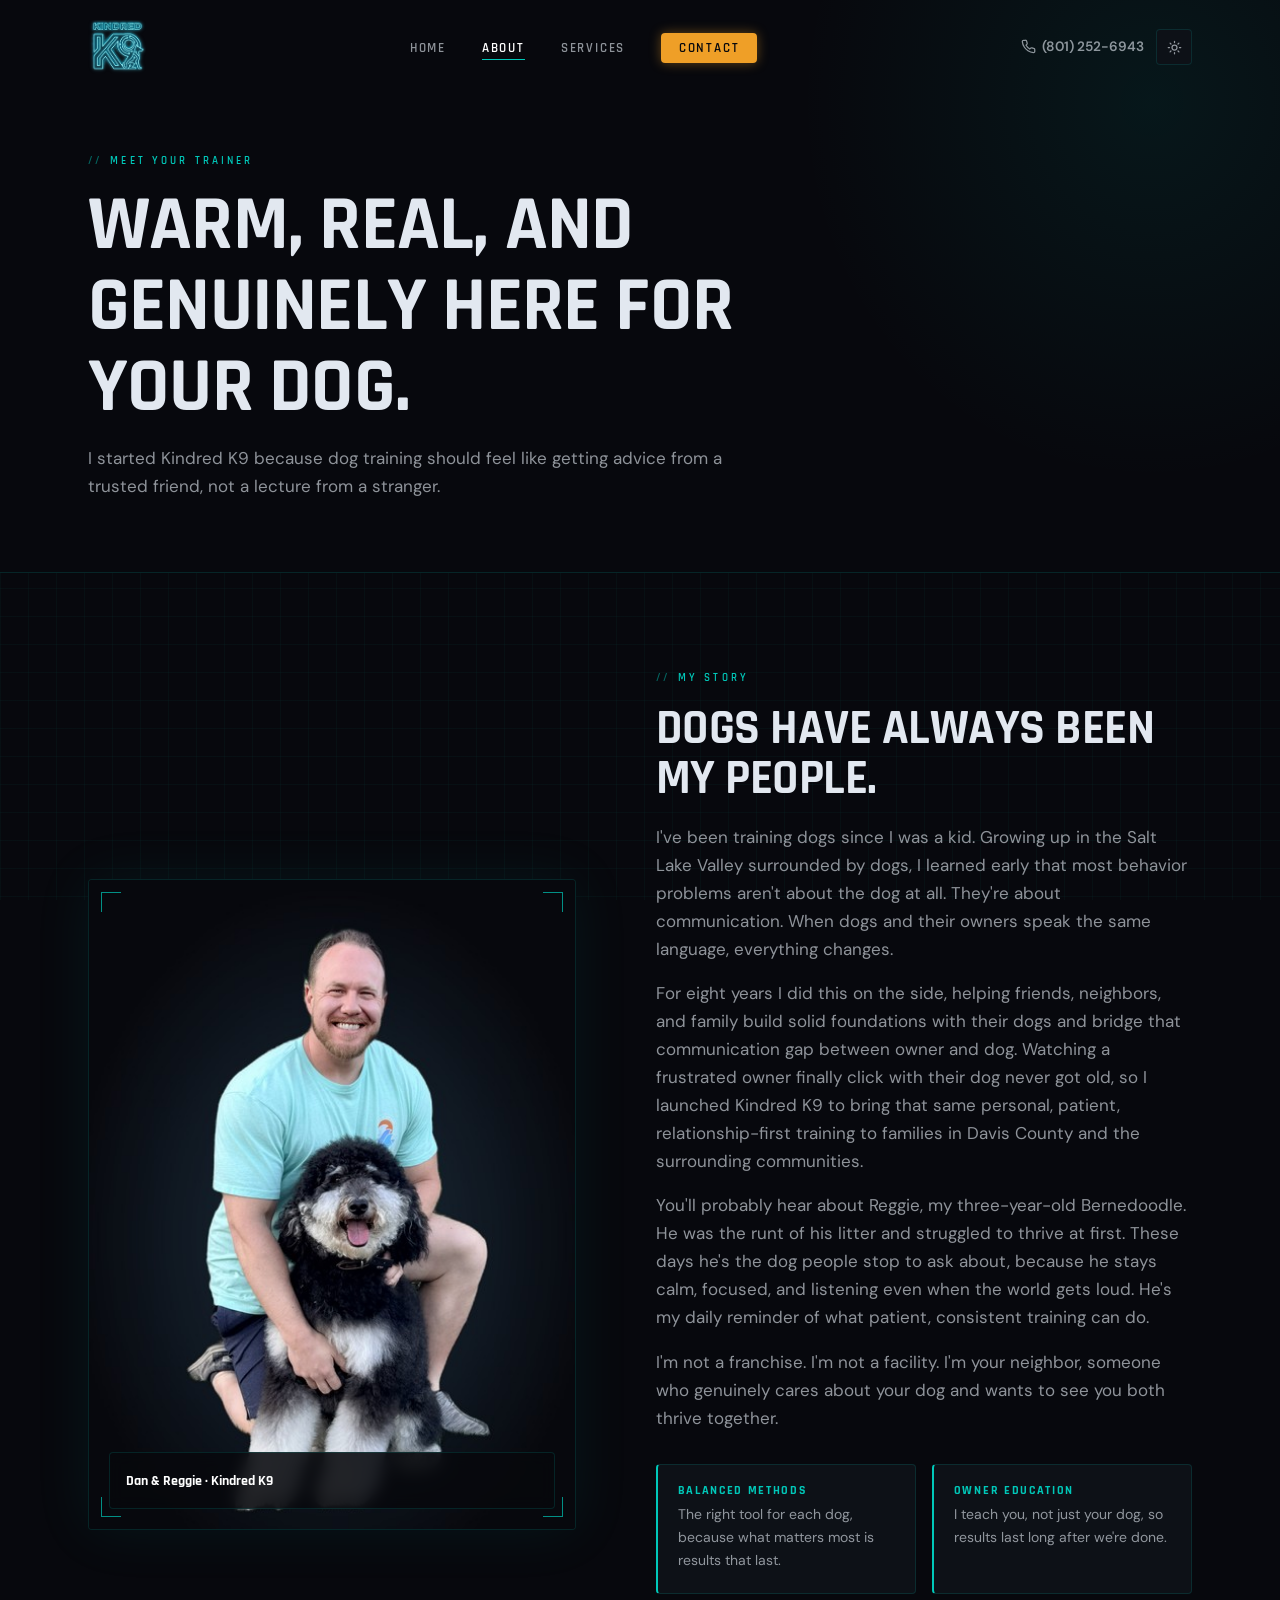
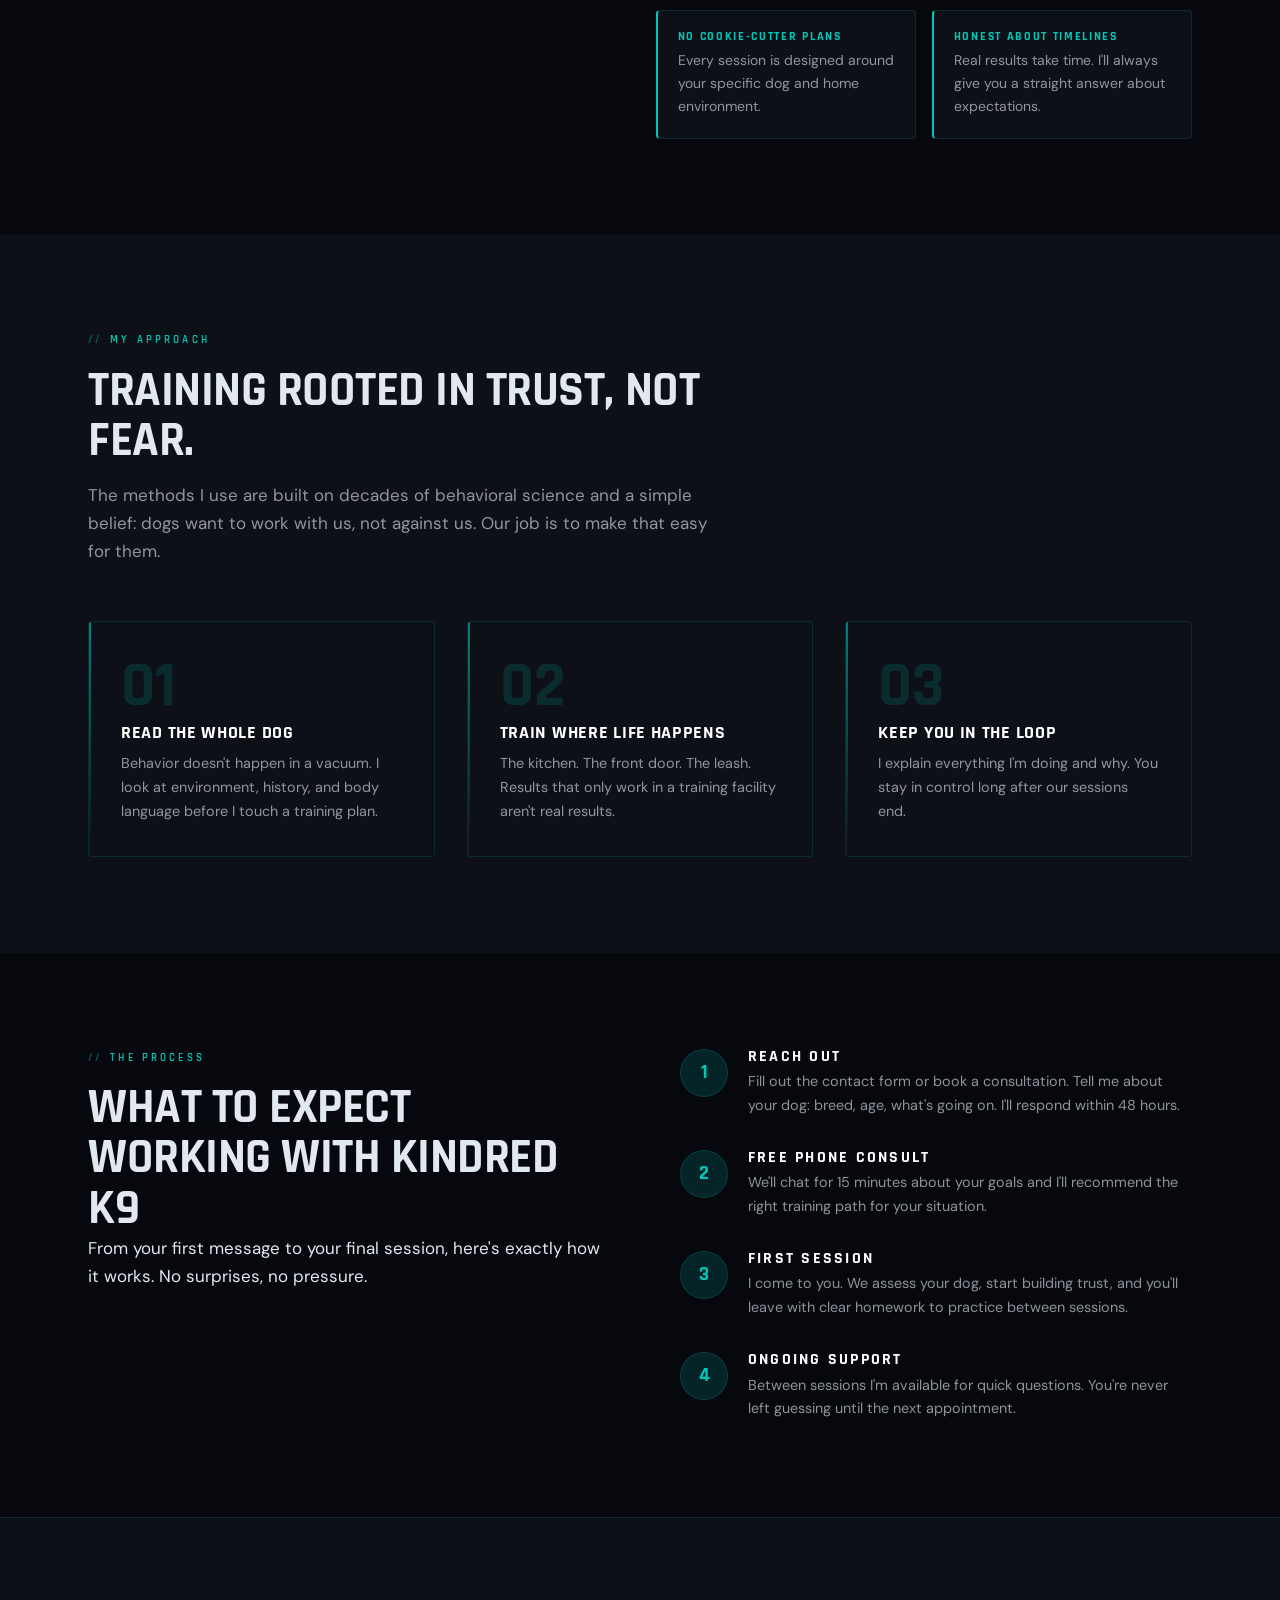
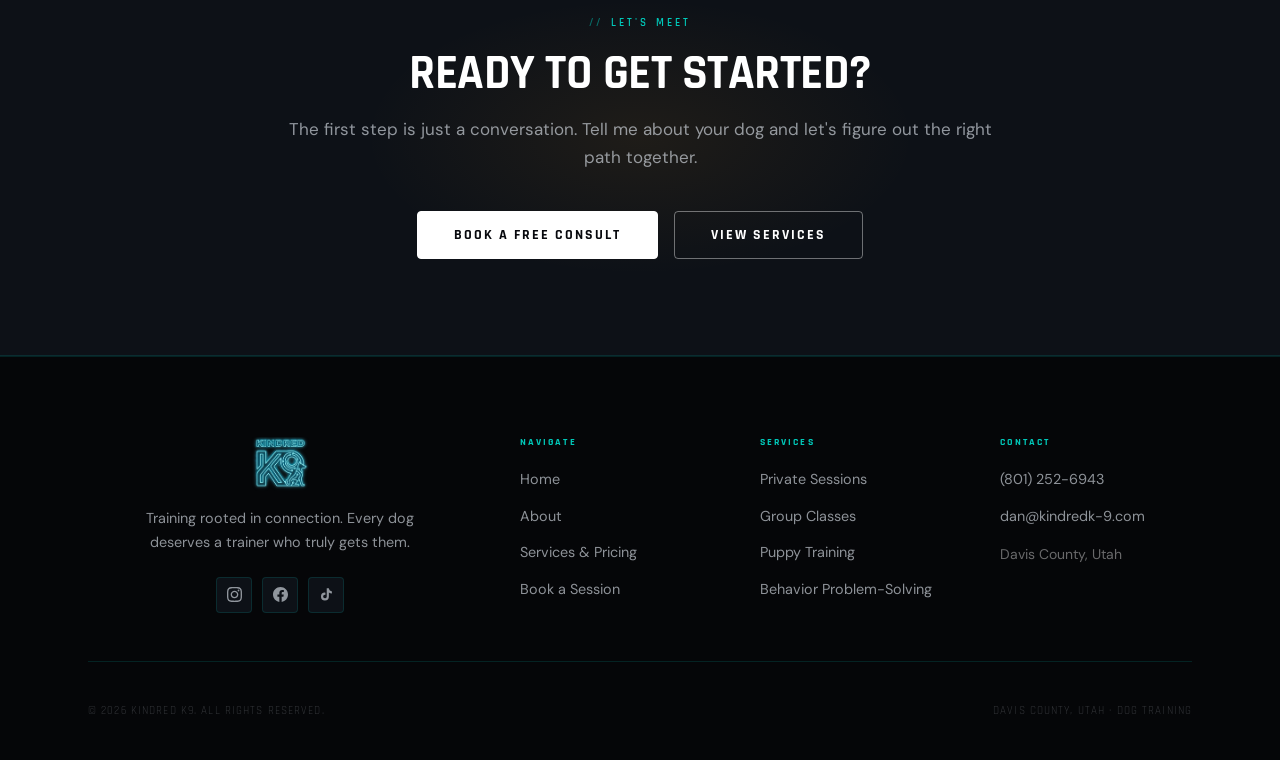
==== commit 2a379db9: "Fix mobile hero visibility, add click-to-call, wire up analytics - Restore hero photo/carousel visib" ====
--- a/about.html
+++ b/about.html
@@ -6,8 +6,8 @@
   <title>About | Kindred K9 Dog Training – Davis County, Utah</title>
   <meta name="description" content="Meet the trainer behind Kindred K9. Learn about our relationship-first philosophy, training approach, and what it's like to work with us in Davis County, Utah.">
   <link rel="canonical" href="https://kindredk-9.com/about.html">
-  <link rel="icon" href="img/kindred-neon-mark.png" type="image/png">
-  <link rel="apple-touch-icon" href="img/kindred-neon-mark.png">
+  <link rel="icon" href="img/kindred-neon-mark.png?v=2" type="image/png">
+  <link rel="apple-touch-icon" href="img/kindred-neon-mark.png?v=2">
   <meta property="og:type" content="website">
   <meta property="og:site_name" content="Kindred K9">
   <meta property="og:title" content="About | Kindred K9 Dog Training – Davis County, Utah">
@@ -19,9 +19,14 @@
   <meta name="twitter:description" content="Meet the trainer behind Kindred K9. Learn about our relationship-first philosophy and what it's like to work with us in Davis County, Utah.">
   <meta name="twitter:image" content="https://kindredk-9.com/img/og-social.jpg">
 
-  <!-- Google Analytics placeholder -->
-  <!-- <script async src="https://www.googletagmanager.com/gtag/js?id=G-XXXXXXXXXX"></script>
-  <script>window.dataLayer=window.dataLayer||[];function gtag(){dataLayer.push(arguments);}gtag('js',new Date());gtag('config','G-XXXXXXXXXX');</script> -->
+  <!-- Google tag (gtag.js) -->
+  <script async src="https://www.googletagmanager.com/gtag/js?id=G-ET8DY32BQW"></script>
+  <script>
+    window.dataLayer = window.dataLayer || [];
+    function gtag(){dataLayer.push(arguments);}
+    gtag('js', new Date());
+    gtag('config', 'G-ET8DY32BQW');
+  </script>
 
   <link rel="preconnect" href="https://fonts.googleapis.com">
   <link rel="preconnect" href="https://fonts.gstatic.com" crossorigin>
@@ -40,7 +45,7 @@
     "image": "https://kindredk-9.com/img/trainer-hero.jpg",
     "logo": {
       "@type": "ImageObject",
-      "url": "https://kindredk-9.com/img/kindred-neon-lockup.png"
+      "url": "https://kindredk-9.com/img/kindred-neon-lockup.png?v=2"
     },
     "address": {
       "@type": "PostalAddress",
@@ -105,7 +110,7 @@
   <nav class="site-nav" aria-label="Main navigation">
     <div class="nav-inner">
       <a href="index.html" class="nav-logo" aria-label="Kindred K9 home">
-        <img src="img/kindred-neon-lockup.png" alt="Kindred K9" class="nav-logo-lockup">
+        <img src="img/kindred-neon-lockup.png?v=2" alt="Kindred K9" class="nav-logo-lockup">
         
       </a>
       <ul class="nav-links" role="list">
@@ -115,6 +120,10 @@
         <li><a href="contact.html" class="nav-cta">Contact</a></li>
       </ul>
       <div class="nav-actions">
+        <a href="tel:+18012526943" class="nav-phone-link" aria-label="Call Kindred K9 at (801) 252-6943">
+          <svg viewBox="0 0 24 24" fill="none" stroke="currentColor" stroke-width="2" aria-hidden="true"><path d="M22 16.92v3a2 2 0 01-2.18 2 19.79 19.79 0 01-8.63-3.07 19.5 19.5 0 01-6-6 19.79 19.79 0 01-3.07-8.67A2 2 0 014.11 2h3a2 2 0 012 1.72c.127.96.361 1.903.7 2.81a2 2 0 01-.45 2.11L8.09 9.91a16 16 0 006 6l1.27-1.27a2 2 0 012.11-.45c.907.339 1.85.573 2.81.7A2 2 0 0122 16.92z"/></svg>
+          (801) 252-6943
+        </a>
         <button class="theme-toggle" aria-label="Switch to light mode">
           <svg class="icon-sun" xmlns="http://www.w3.org/2000/svg" viewBox="0 0 24 24" fill="none" stroke="currentColor" stroke-width="2" stroke-linecap="round" stroke-linejoin="round" aria-hidden="true">
             <circle cx="12" cy="12" r="4"/>
@@ -135,7 +144,7 @@
   <div class="nav-overlay" role="dialog" aria-modal="true" aria-label="Navigation menu">
     <div class="nav-overlay-top">
       <a href="index.html" class="nav-logo">
-        <img src="img/kindred-neon-lockup.png" alt="Kindred K9" class="nav-logo-lockup">
+        <img src="img/kindred-neon-lockup.png?v=2" alt="Kindred K9" class="nav-logo-lockup">
         
       </a>
       <button class="nav-overlay-close" aria-label="Close menu">&#x2715;</button>
@@ -146,7 +155,8 @@
       <a href="services.html">Services</a>
     </nav>
     <div class="nav-overlay-cta">
-      <a href="contact.html" class="btn btn-secondary btn-lg">Contact</a>
+      <a href="tel:+18012526943" class="btn btn-primary btn-lg" style="width:100%;justify-content:center;margin-bottom:0.75rem">Call (801) 252-6943</a>
+      <a href="contact.html" class="btn btn-secondary btn-lg" style="width:100%;justify-content:center">Contact</a>
     </div>
   </div>
 
@@ -331,7 +341,7 @@
       <div class="footer-grid">
         <div class="footer-brand">
           <a href="index.html" class="nav-logo">
-            <img src="img/kindred-neon-lockup.png" alt="Kindred K9" class="nav-logo-lockup">
+            <img src="img/kindred-neon-lockup.png?v=2" alt="Kindred K9" class="nav-logo-lockup">
         
           </a>
           <p>Training rooted in connection. Every dog deserves a trainer who truly gets them.</p>
--- a/css/styles.css
+++ b/css/styles.css
@@ -17,7 +17,7 @@
   --surface2:   #111820;
   --border:     rgba(0,200,185,0.15);
   --text:       #E2E8F0;
-  --text-muted: rgba(226,232,240,0.45);
+  --text-muted: rgba(226,232,240,0.62);
 
   --font-display: 'Rajdhani', sans-serif;
   --font-body:    'DM Sans', system-ui, sans-serif;
@@ -197,6 +197,14 @@
 .nav-logo-mark { height: 52px; width: auto; filter: contrast(1.2) saturate(1.4); margin-top: -6px; }
 .nav-logo-lockup { height: 54px; width: auto; display: block; }
 
+.nav-phone-link {
+  display: flex; align-items: center; gap: 0.4rem;
+  color: var(--text-muted); font-size: 0.85rem; font-weight: 600;
+  white-space: nowrap; transition: color var(--transition);
+}
+.nav-phone-link svg { width: 15px; height: 15px; flex-shrink: 0; }
+.nav-phone-link:hover { color: var(--cyan); }
+
 .nav-links { display: flex; align-items: center; gap: 2.25rem; }
 .nav-links a {
   font-family: var(--font-display);
@@ -360,8 +368,10 @@
   position: absolute; inset: 0;
   width: 100%; height: 100%;
   object-fit: cover; object-position: center top;
-  z-index: 1;
-}
+  z-index: 1; opacity: 0;
+  transition: opacity 1.2s ease-in-out;
+}
+.hero-photo.is-active { opacity: 1; z-index: 2; }
 
 /* Circuit corner brackets — used on .hero-image and .about-photo */
 .corner {
@@ -380,6 +390,7 @@
 }
 .hero-image-label {
   position: absolute; bottom: 1.25rem; left: 1.25rem; right: 1.25rem;
+  z-index: 3;
   background: rgba(7,8,13,0.88); backdrop-filter: blur(8px);
   border: 1px solid var(--border); border-radius: var(--radius);
   padding: 0.875rem 1rem;
@@ -516,16 +527,30 @@
    TESTIMONIALS
 ===================== */
 .testimonials-grid {
-  display: grid;
-  grid-template-columns: repeat(auto-fill, minmax(300px, 1fr));
-  gap: 1.25rem;
+  position: relative;
+  max-width: 640px; margin: 0 auto;
+  overflow: hidden;
 }
 .testimonial-card {
+  position: absolute; top: 0; left: 0; width: 100%;
   background: var(--surface); border: 1px solid var(--border);
   border-radius: var(--radius); padding: 2rem;
-  transition: border-color var(--transition);
-}
+  transition: border-color var(--transition), opacity 0.5s ease;
+  opacity: 0; pointer-events: none;
+}
+.testimonial-card.is-active { position: relative; opacity: 1; pointer-events: auto; }
 .testimonial-card:hover { border-color: rgba(0,200,185,0.35); }
+
+/* Dot navigation below the testimonial carousel */
+.testimonial-dots { display: flex; justify-content: center; gap: 0.5rem; margin-top: 1.5rem; }
+.testimonial-dot {
+  width: 9px; height: 9px; padding: 0; border-radius: 50%;
+  background: var(--surface2); border: 1px solid var(--border);
+  cursor: pointer; transition: background var(--transition), border-color var(--transition), transform var(--transition);
+}
+.testimonial-dot:hover { border-color: var(--cyan); }
+.testimonial-dot.is-active { background: var(--cyan); border-color: var(--cyan); transform: scale(1.2); }
+.testimonial-dot:focus-visible { outline: 2px solid var(--cyan); outline-offset: 2px; }
 .testimonial-stars { color: var(--amber); font-size: 0.8rem; margin-bottom: 1rem; letter-spacing: 2px; }
 .testimonial-card blockquote {
   font-size: 1rem; font-style: italic;
@@ -884,9 +909,10 @@
   display: grid; grid-template-columns: 2fr 1fr 1fr 1fr; gap: 3rem;
   padding-bottom: 3rem; border-bottom: 1px solid var(--border); margin-bottom: 2.5rem;
 }
+.footer-brand { display: flex; flex-direction: column; align-items: center; text-align: center; }
 .footer-brand .nav-logo { color: white; margin-bottom: 1rem; }
 .footer-brand > p { font-size: 0.9rem; color: var(--text-muted); max-width: 30ch; margin-bottom: 1.375rem; }
-.footer-social { display: flex; gap: 0.625rem; }
+.footer-social { display: flex; justify-content: center; gap: 0.625rem; }
 .footer-social a {
   width: 36px; height: 36px; border-radius: var(--radius);
   background: var(--surface); border: 1px solid var(--border);
@@ -950,10 +976,13 @@
 @media (max-width: 768px) {
   .nav-links  { display: none; }
   .nav-toggle { display: flex; }
+  .nav-phone-link { display: none; }
 
   .hero { min-height: auto; padding: calc(3.5rem + 80px) 0 3.5rem; }
   .hero-inner { grid-template-columns: 1fr; }
-  .hero-visual { display: none; }
+  .hero-visual { margin-top: 2.5rem; }
+  .hero-image { max-width: 420px; margin: 0 auto; }
+  .hero-image-label { display: flex; }
 
   .about-split   { grid-template-columns: 1fr; gap: 2.5rem; }
   .about-photo   { aspect-ratio: 4/3; max-height: 360px; }
@@ -972,7 +1001,6 @@
   .footer-bottom { flex-direction: column; text-align: center; }
 
   .trust-sep { display: none; }
-  .testimonials-grid { grid-template-columns: 1fr; }
   .section { padding: 4rem 0; }
   .cta-banner { padding: 4rem 0; }
 }
@@ -1095,7 +1123,7 @@
   --surface2:   #E8F6EF;
   --border:     rgba(15, 110, 86, 0.14);
   --text:       #2C2C2A;
-  --text-muted: rgba(44, 44, 42, 0.58);
+  --text-muted: rgba(44, 44, 42, 0.7);
 }
 
 /* ── Grid background ─────────────────────────────── */
@@ -1217,7 +1245,7 @@
   --surface2:   #111820;
   --border:     rgba(0, 200, 185, 0.15);
   --text:       #E2E8F0;
-  --text-muted: rgba(226, 232, 240, 0.45);
+  --text-muted: rgba(226, 232, 240, 0.62);
   --cyan:       #00C8B9;
   --cyan-dim:   rgba(0, 200, 185, 0.15);
   --amber:      #EF9F27;
@@ -1242,7 +1270,7 @@
   --surface2:   #111820;
   --border:     rgba(0, 200, 185, 0.15);
   --text:       #E2E8F0;
-  --text-muted: rgba(226, 232, 240, 0.45);
+  --text-muted: rgba(226, 232, 240, 0.62);
   --cyan:       #00C8B9;
   background:   #050608;
 }
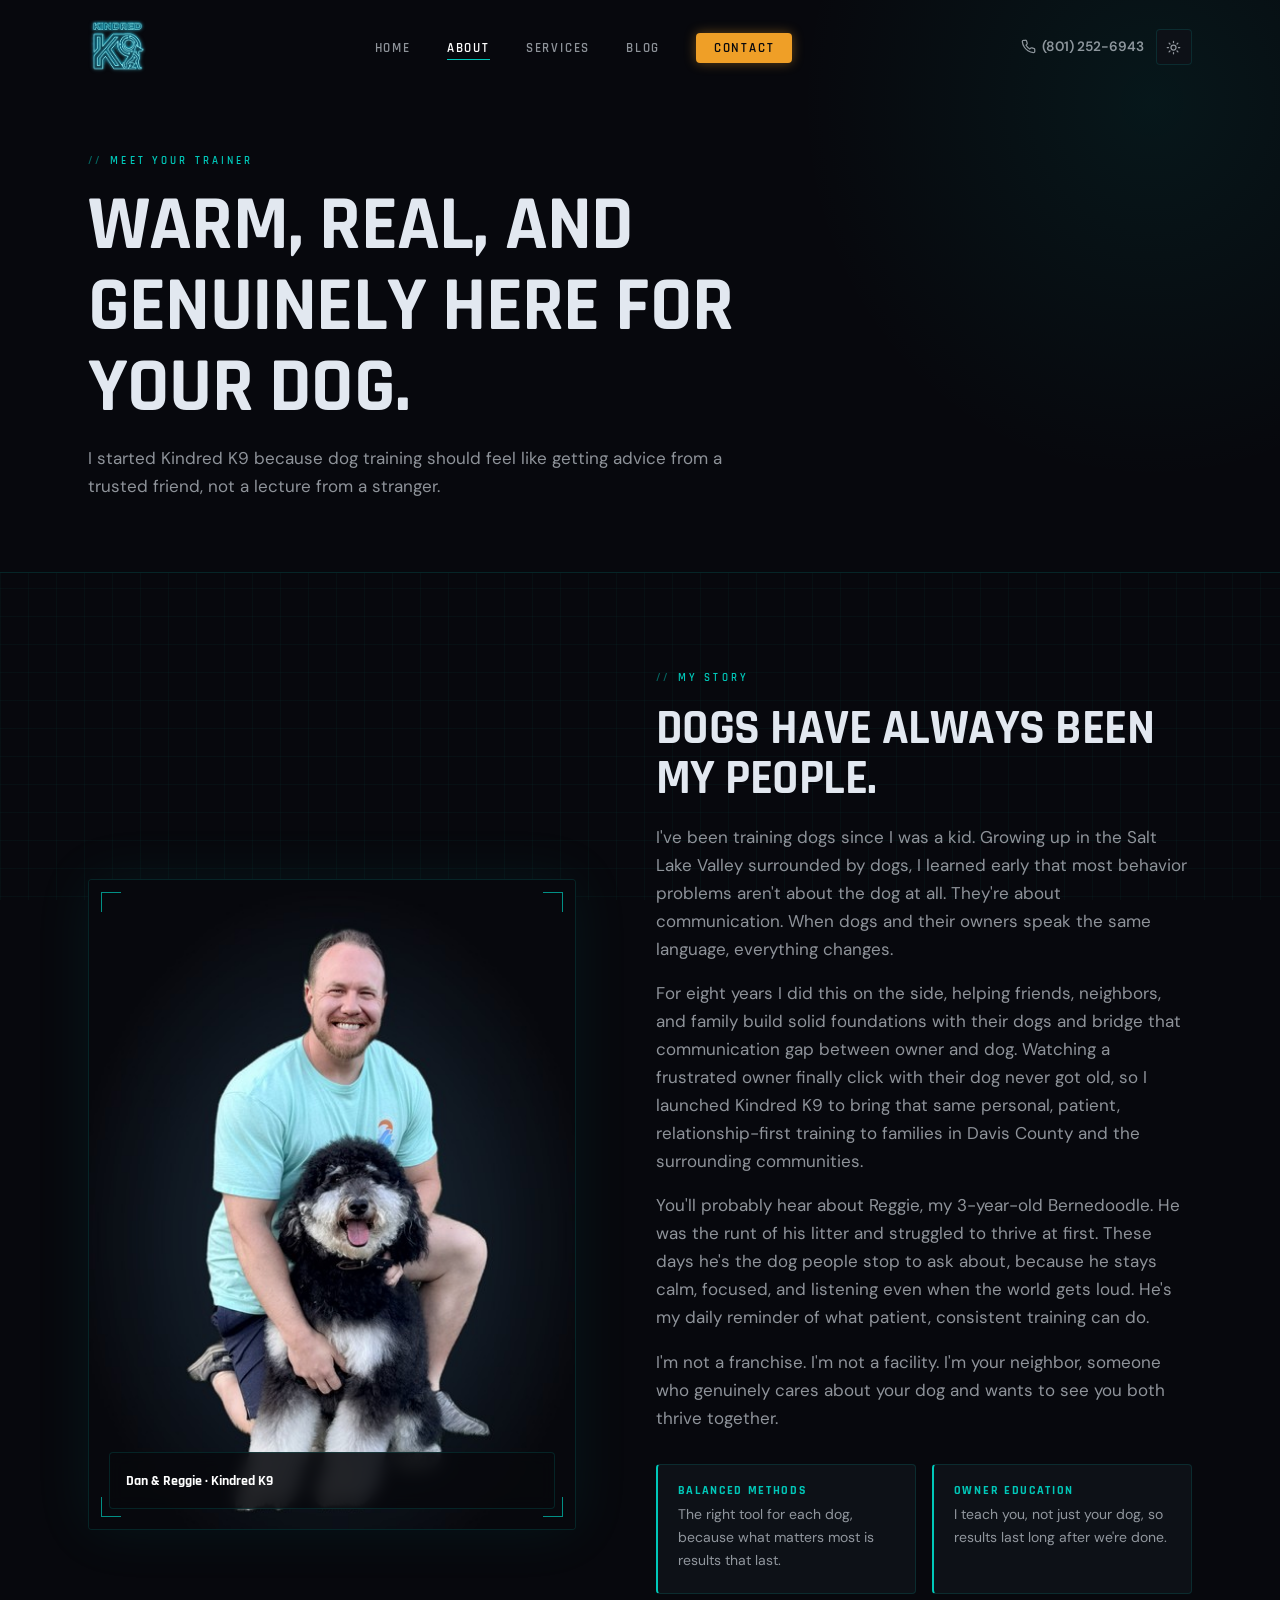
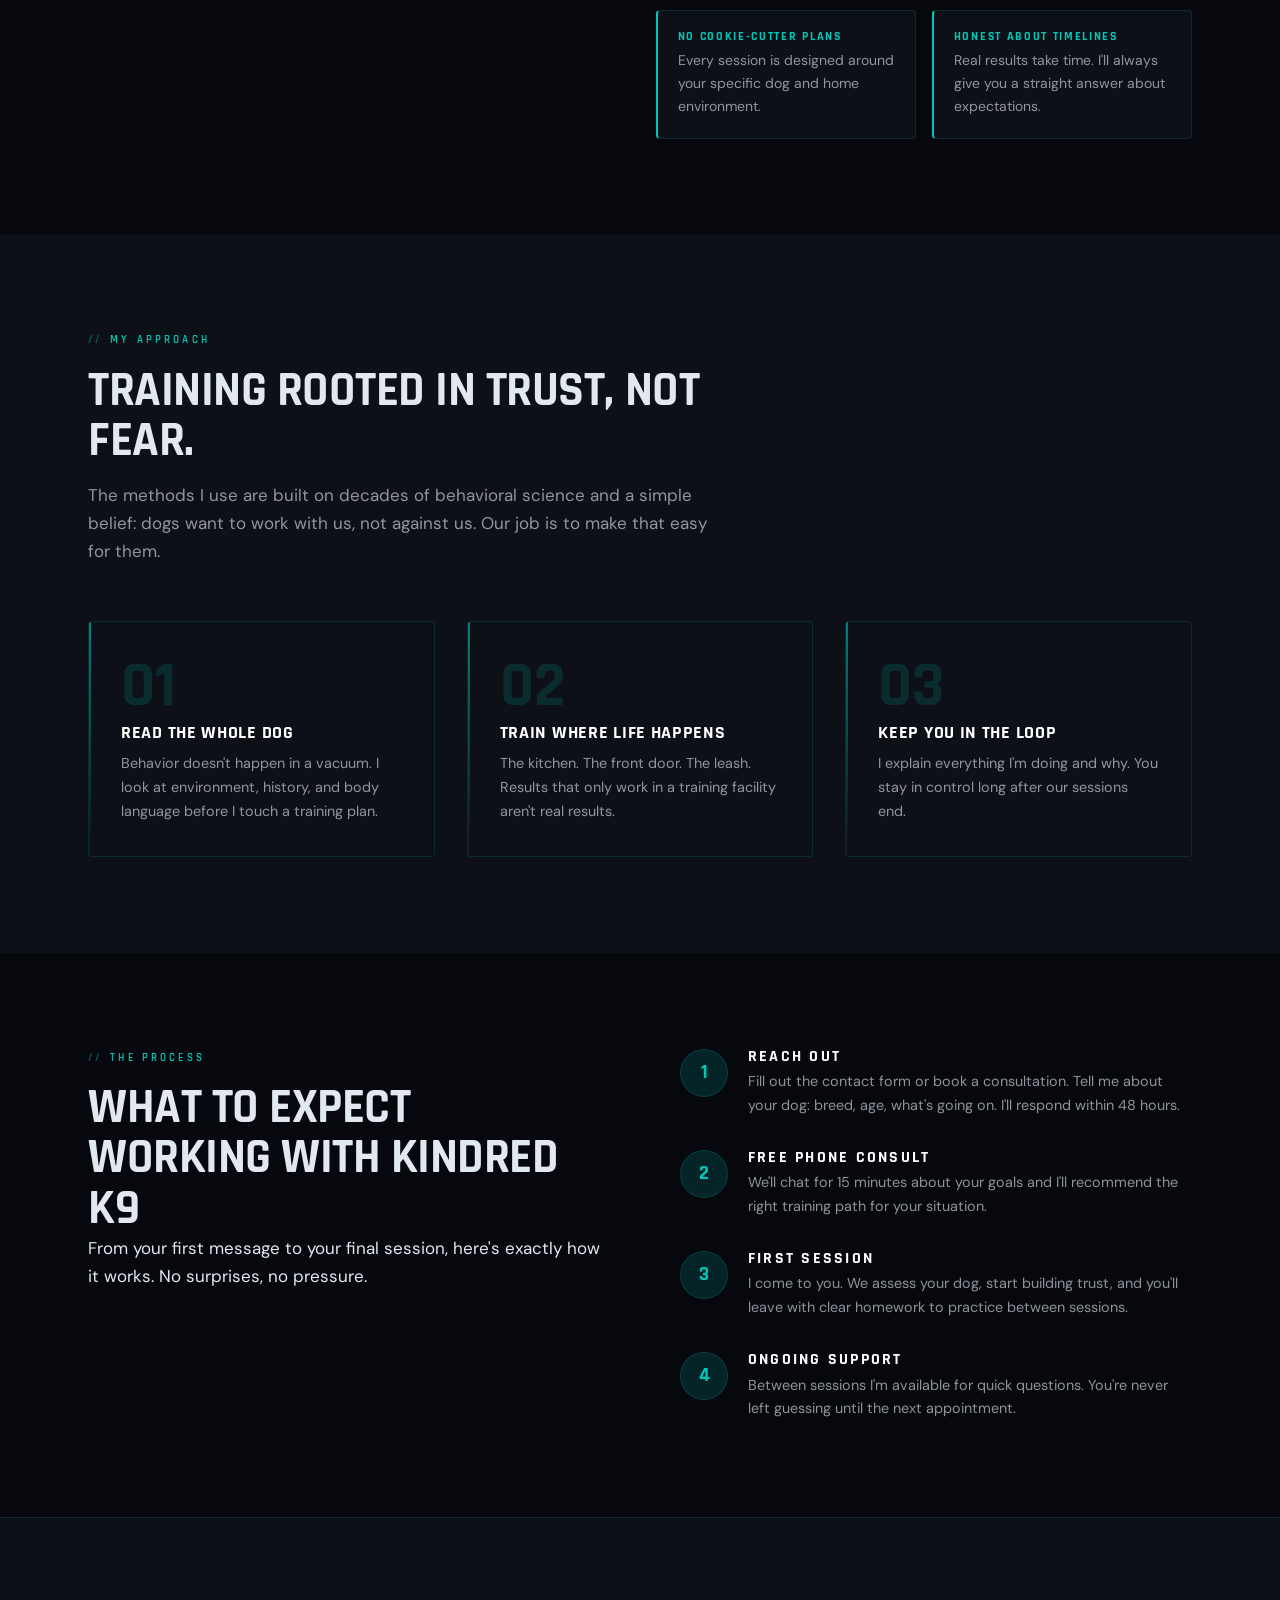
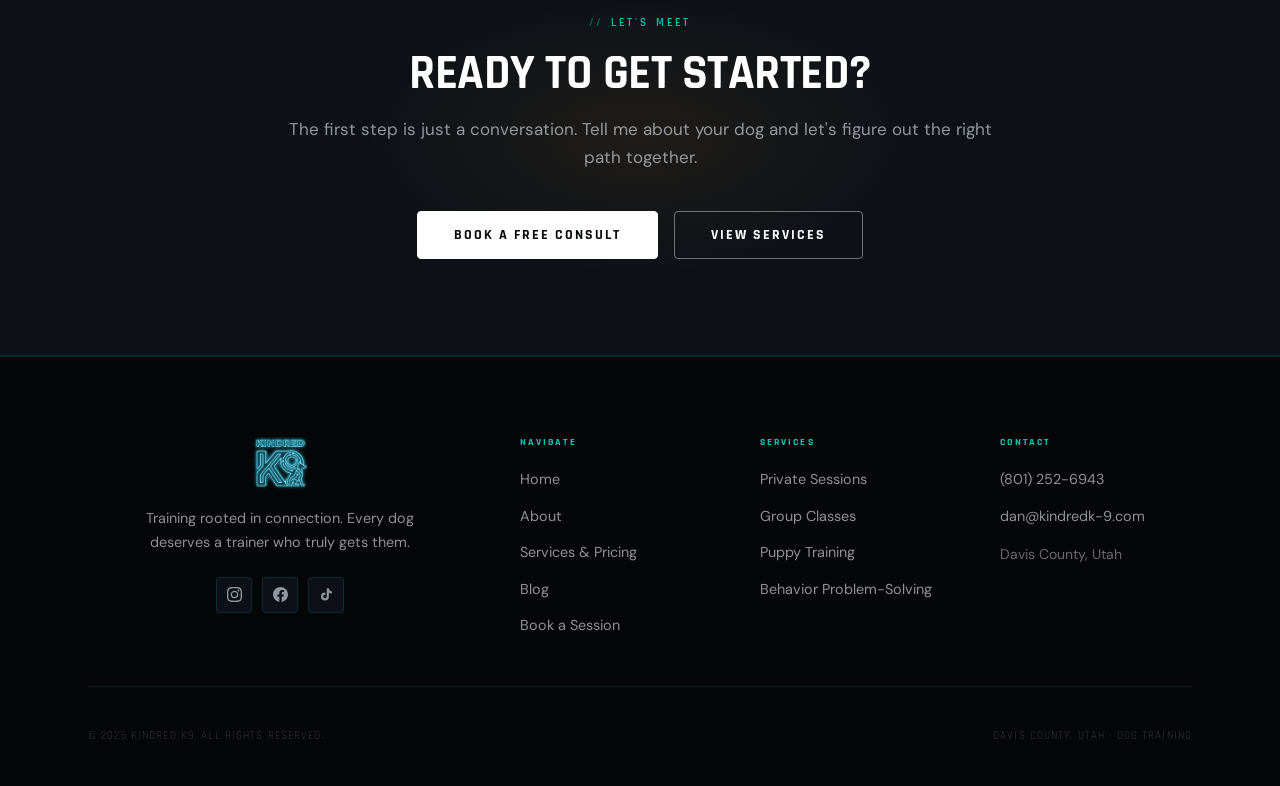
==== commit 9fb54c82: "Add self-updating year and age content - Footer copyright year now computed live via <span data-curr" ====
--- a/about.html
+++ b/about.html
@@ -117,6 +117,7 @@
         <li><a href="index.html">Home</a></li>
         <li><a href="about.html">About</a></li>
         <li><a href="services.html">Services</a></li>
+        <li><a href="blog.html">Blog</a></li>
         <li><a href="contact.html" class="nav-cta">Contact</a></li>
       </ul>
       <div class="nav-actions">
@@ -153,10 +154,29 @@
       <a href="index.html">Home</a>
       <a href="about.html">About</a>
       <a href="services.html">Services</a>
+      <a href="blog.html">Blog</a>
     </nav>
     <div class="nav-overlay-cta">
       <a href="tel:+18012526943" class="btn btn-primary btn-lg" style="width:100%;justify-content:center;margin-bottom:0.75rem">Call (801) 252-6943</a>
       <a href="contact.html" class="btn btn-secondary btn-lg" style="width:100%;justify-content:center">Contact</a>
+    </div>
+    <div class="nav-overlay-extra">
+      <div class="nav-overlay-rating">
+        <span class="nav-overlay-stars" aria-hidden="true">★★★★★</span>
+        <span>5.0 on Google</span>
+      </div>
+      <div class="nav-overlay-social">
+        <a href="https://instagram.com/kindredk9" target="_blank" rel="noopener" aria-label="Instagram">
+          <svg viewBox="0 0 24 24" fill="currentColor" aria-hidden="true"><path d="M12 2.163c3.204 0 3.584.012 4.85.07 3.252.148 4.771 1.691 4.919 4.919.058 1.265.069 1.645.069 4.849 0 3.205-.012 3.584-.069 4.849-.149 3.225-1.664 4.771-4.919 4.919-1.266.058-1.644.07-4.85.07-3.204 0-3.584-.012-4.849-.07-3.26-.149-4.771-1.699-4.919-4.92-.058-1.265-.07-1.644-.07-4.849 0-3.204.013-3.583.07-4.849.149-3.227 1.664-4.771 4.919-4.919 1.266-.057 1.645-.069 4.849-.069zm0-2.163c-3.259 0-3.667.014-4.947.072-4.358.2-6.78 2.618-6.98 6.98-.059 1.281-.073 1.689-.073 4.948 0 3.259.014 3.668.072 4.948.2 4.358 2.618 6.78 6.98 6.98 1.281.058 1.689.072 4.948.072 3.259 0 3.668-.014 4.948-.072 4.354-.2 6.782-2.618 6.979-6.98.059-1.28.073-1.689.073-4.948 0-3.259-.014-3.667-.072-4.947-.196-4.354-2.617-6.78-6.979-6.98-1.281-.059-1.69-.073-4.949-.073zm0 5.838c-3.403 0-6.162 2.759-6.162 6.162s2.759 6.163 6.162 6.163 6.162-2.759 6.162-6.163c0-3.403-2.759-6.162-6.162-6.162zm0 10.162c-2.209 0-4-1.79-4-4 0-2.209 1.791-4 4-4s4 1.791 4 4c0 2.21-1.791 4-4 4zm6.406-11.845c-.796 0-1.441.645-1.441 1.44s.645 1.44 1.441 1.44c.795 0 1.439-.645 1.439-1.44s-.644-1.44-1.439-1.44z"/></svg>
+        </a>
+        <a href="https://facebook.com/kindredk9" target="_blank" rel="noopener" aria-label="Facebook">
+          <svg viewBox="0 0 24 24" fill="currentColor" aria-hidden="true"><path d="M24 12.073c0-6.627-5.373-12-12-12s-12 5.373-12 12c0 5.99 4.388 10.954 10.125 11.854v-8.385H7.078v-3.47h3.047V9.43c0-3.007 1.792-4.669 4.533-4.669 1.312 0 2.686.235 2.686.235v2.953H15.83c-1.491 0-1.956.925-1.956 1.874v2.25h3.328l-.532 3.47h-2.796v8.385C19.612 23.027 24 18.062 24 12.073z"/></svg>
+        </a>
+        <a href="https://tiktok.com/@kindredk9" target="_blank" rel="noopener" aria-label="TikTok">
+          <svg viewBox="0 0 24 24" fill="currentColor" aria-hidden="true"><path d="M19.59 6.69a4.83 4.83 0 01-3.77-4.25V2h-3.45v13.67a2.89 2.89 0 01-2.88 2.5 2.89 2.89 0 01-2.89-2.89 2.89 2.89 0 012.89-2.89c.28 0 .54.04.79.1V9.01a6.33 6.33 0 00-.79-.05 6.34 6.34 0 00-6.34 6.34 6.34 6.34 0 006.34 6.34 6.34 6.34 0 006.33-6.34V8.69a8.27 8.27 0 004.84 1.56V6.79a4.85 4.85 0 01-1.07-.1z"/></svg>
+        </a>
+      </div>
+      <p class="nav-overlay-area">Serving Davis County &amp; surrounding areas</p>
     </div>
   </div>
 
@@ -205,7 +225,7 @@
               communities.
             </p>
             <p>
-              You'll probably hear about Reggie, my three-year-old Bernedoodle. He was the runt
+              You'll probably hear about Reggie, my <span data-age-since="2023-07-23">3</span>-year-old Bernedoodle. He was the runt
               of his litter and struggled to thrive at first. These days he's the dog people
               stop to ask about, because he stays calm, focused, and listening even when the
               world gets loud. He's my daily reminder of what patient, consistent training can do.
@@ -363,6 +383,7 @@
             <li><a href="index.html">Home</a></li>
             <li><a href="about.html">About</a></li>
             <li><a href="services.html">Services &amp; Pricing</a></li>
+            <li><a href="blog.html">Blog</a></li>
             <li><a href="contact.html">Book a Session</a></li>
           </ul>
         </div>
@@ -385,7 +406,7 @@
         </div>
       </div>
       <div class="footer-bottom">
-        <p>&copy; 2026 Kindred K9. All rights reserved.</p>
+        <p>&copy; <span data-current-year>2026</span> Kindred K9. All rights reserved.</p>
         <p>Davis County, Utah · Dog Training</p>
       </div>
     </div>
--- a/css/styles.css
+++ b/css/styles.css
@@ -12,6 +12,7 @@
   --amber:      #EF9F27;
   --amber-dim:  rgba(239,159,39,0.15);
   --amber-glow: 0 0 20px rgba(239,159,39,0.5);
+  --green:      #0F6E56;
   --bg:         #07080D;
   --surface:    #0D1117;
   --surface2:   #111820;
@@ -252,12 +253,27 @@
   display: flex; flex-direction: column;
   align-items: center; justify-content: center; gap: 2.5rem;
   opacity: 0; pointer-events: none; transition: opacity 0.3s ease;
+  overflow-y: auto; padding: 5rem 0 2rem;
   background-image:
     linear-gradient(rgba(0,200,185,0.04) 1px, transparent 1px),
     linear-gradient(90deg, rgba(0,200,185,0.04) 1px, transparent 1px);
   background-size: 28px 28px;
 }
 .nav-overlay.open { opacity: 1; pointer-events: all; }
+
+.nav-overlay-extra {
+  display: flex; flex-direction: column; align-items: center; gap: 0.875rem;
+  padding-top: 1.75rem; margin-top: -0.75rem;
+  border-top: 1px solid var(--border);
+  width: 100%; max-width: 280px;
+}
+.nav-overlay-rating { display: flex; align-items: center; gap: 0.5rem; font-size: 0.8rem; color: var(--text-muted); }
+.nav-overlay-rating .nav-overlay-stars { color: var(--amber); letter-spacing: 1px; }
+.nav-overlay-social { display: flex; gap: 1.125rem; }
+.nav-overlay-social a { color: var(--text-muted); transition: color var(--transition); }
+.nav-overlay-social a:hover { color: var(--cyan); }
+.nav-overlay-social svg { width: 18px; height: 18px; }
+.nav-overlay-area { font-size: 0.72rem; color: var(--text-muted); text-align: center; margin: 0; }
 
 .nav-overlay-top {
   position: absolute; top: 1.25rem; left: 0; right: 0;
@@ -389,24 +405,25 @@
   width: 48%; color: rgba(0,200,185,0.1);
 }
 .hero-image-label {
-  position: absolute; bottom: 1.25rem; left: 1.25rem; right: 1.25rem;
+  position: absolute; bottom: 1rem; left: 1rem;
+  width: fit-content; max-width: calc(100% - 2rem);
   z-index: 3;
   background: rgba(7,8,13,0.88); backdrop-filter: blur(8px);
   border: 1px solid var(--border); border-radius: var(--radius);
-  padding: 0.875rem 1rem;
-  display: flex; align-items: center; gap: 0.75rem;
+  padding: 0.5rem 0.75rem;
+  display: flex; align-items: center; gap: 0.5rem;
 }
 .hero-image-label .label-divider {
-  width: 1px; height: 32px; background: var(--border); flex-shrink: 0;
-}
-.hero-image-label .label-stars { color: var(--amber); font-size: 0.75rem; letter-spacing: 2px; }
+  width: 1px; height: 20px; background: var(--border); flex-shrink: 0;
+}
+.hero-image-label .label-stars { color: var(--amber); font-size: 0.6rem; letter-spacing: 1px; }
 .hero-image-label .label-top {
-  font-family: var(--font-display); font-size: 0.65rem;
+  font-family: var(--font-display); font-size: 0.6rem;
   color: var(--text-muted); letter-spacing: 0.1em; text-transform: uppercase;
 }
 .hero-image-label .label-name {
   font-family: var(--font-display); font-weight: 700;
-  font-size: 0.9rem; color: white;
+  font-size: 0.72rem; color: white; white-space: nowrap;
 }
 .hero-image-label .label-sub {
   font-size: 0.72rem; color: var(--text-muted);
@@ -683,6 +700,69 @@
 }
 .philosophy-item h4 { font-size: 0.75rem; color: var(--cyan); margin-bottom: 0.375rem; }
 .philosophy-item p  { font-size: 0.875rem; color: var(--text-muted); max-width: none; margin: 0; }
+
+/* =====================
+   BLOG / ARTICLES
+===================== */
+.article-meta {
+  display: flex; align-items: center; gap: 0.625rem;
+  color: var(--text-muted); font-size: 0.85rem; margin-top: 1.25rem;
+}
+.article-meta-sep { opacity: 0.5; }
+
+.article-feature-img {
+  position: relative; aspect-ratio: 16/8; max-width: 900px; margin: 0 auto;
+  border-radius: var(--radius); overflow: hidden;
+  border: 1px solid var(--border);
+}
+.article-feature-img img { width: 100%; height: 100%; object-fit: cover; }
+
+.article-body { max-width: 680px; margin: 0 auto; }
+.article-body h2 { font-size: 1.5rem; margin: 2.5rem 0 1.125rem; }
+.article-body h2:first-child { margin-top: 0; }
+.article-body h3 { font-size: 1.125rem; margin: 1.75rem 0 0.75rem; color: var(--text); }
+.article-body p { color: var(--text-muted); line-height: 1.8; margin-bottom: 1.25rem; max-width: none; }
+.article-body ul, .article-body ol {
+  color: var(--text-muted); line-height: 1.8; margin: 0 0 1.25rem;
+  display: flex; flex-direction: column; gap: 0.625rem;
+}
+.article-body li { position: relative; padding-left: 1.125rem; }
+.article-body ul li::before {
+  content: ''; position: absolute; left: 0; top: 0.65em;
+  width: 5px; height: 5px; border-radius: 50%;
+  background: var(--cyan); box-shadow: 0 0 6px var(--cyan);
+}
+.article-body strong { color: var(--text); }
+.article-body a { color: var(--cyan); }
+
+.article-callout {
+  background: var(--surface); border: 1px solid var(--border);
+  border-left: 2px solid var(--cyan); border-radius: var(--radius);
+  padding: 1.375rem 1.625rem; margin: 2rem 0;
+}
+.article-callout p { margin: 0; color: var(--text); max-width: none; }
+.article-callout p + p { margin-top: 0.75rem; }
+.article-callout strong { color: var(--cyan); }
+
+.blog-grid {
+  display: grid; grid-template-columns: repeat(2, 1fr);
+  gap: 1.75rem;
+}
+.blog-card {
+  background: var(--surface); border: 1px solid var(--border);
+  border-radius: var(--radius); overflow: hidden;
+  display: flex; flex-direction: column;
+  transition: border-color var(--transition), transform var(--transition);
+}
+.blog-card:hover { border-color: rgba(0,200,185,0.35); transform: translateY(-2px); }
+.blog-card-img { aspect-ratio: 16/10; overflow: hidden; }
+.blog-card-img img { width: 100%; height: 100%; object-fit: cover; }
+.blog-card-body { padding: 1.5rem; display: flex; flex-direction: column; flex: 1; }
+.blog-card-eyebrow { font-family: var(--font-display); font-size: 0.7rem; font-weight: 700; letter-spacing: 0.12em; text-transform: uppercase; color: var(--cyan); margin-bottom: 0.625rem; }
+.blog-card h3 { font-size: 1.15rem; margin-bottom: 0.625rem; }
+.blog-card p { font-size: 0.9rem; color: var(--text-muted); max-width: none; margin-bottom: 1.25rem; flex: 1; }
+.blog-card-link { font-family: var(--font-display); font-weight: 700; font-size: 0.8rem; letter-spacing: 0.08em; text-transform: uppercase; color: var(--cyan); text-decoration: none; }
+.blog-card-link:hover { color: var(--text); }
 
 .two-col-split {
   display: grid; grid-template-columns: 1fr 1fr;
@@ -866,6 +946,18 @@
   color: var(--cyan); margin-bottom: 0.2rem;
 }
 .contact-detail p { font-size: 0.9375rem; color: var(--text-muted); max-width: none; margin: 0; }
+
+.contact-map-box {
+  background: var(--surface); border-radius: var(--radius);
+  border: 1px solid var(--border); overflow: hidden;
+  margin-top: 1.25rem;
+}
+.contact-map-box iframe { width: 100%; height: 220px; display: block; border: 0; }
+.contact-map-caption {
+  display: flex; align-items: center; gap: 0.5rem;
+  padding: 0.875rem 1.25rem; font-size: 0.85rem; color: var(--text-muted);
+}
+.contact-map-caption svg { color: var(--cyan); width: 15px; height: 15px; flex-shrink: 0; }
 
 .booking-placeholder {
   background: var(--surface); border-radius: var(--radius);
@@ -993,6 +1085,7 @@
 
   .service-full  { grid-template-columns: 1fr; }
   .pricing-box   { min-width: unset; }
+  .blog-grid     { grid-template-columns: 1fr; }
 
   .contact-grid  { grid-template-columns: 1fr; gap: 2rem; }
   .form-row      { grid-template-columns: 1fr; }
